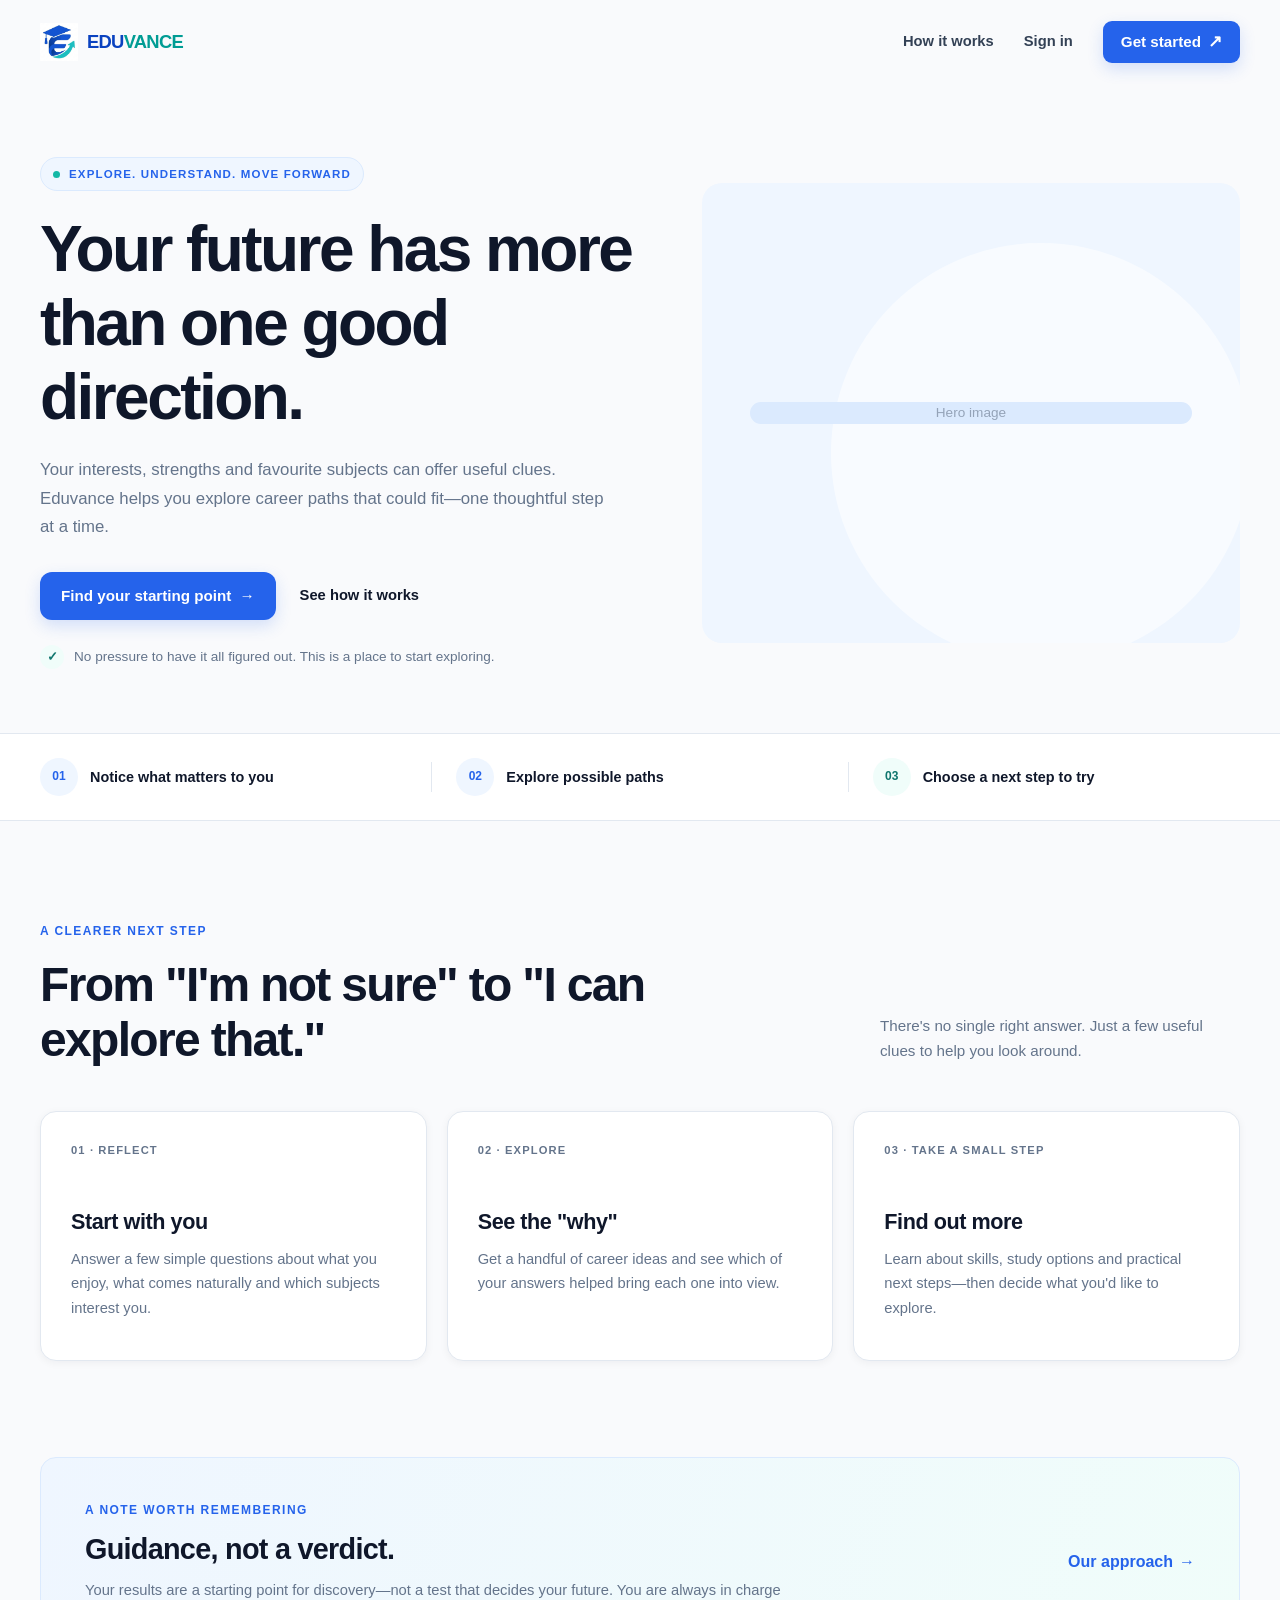
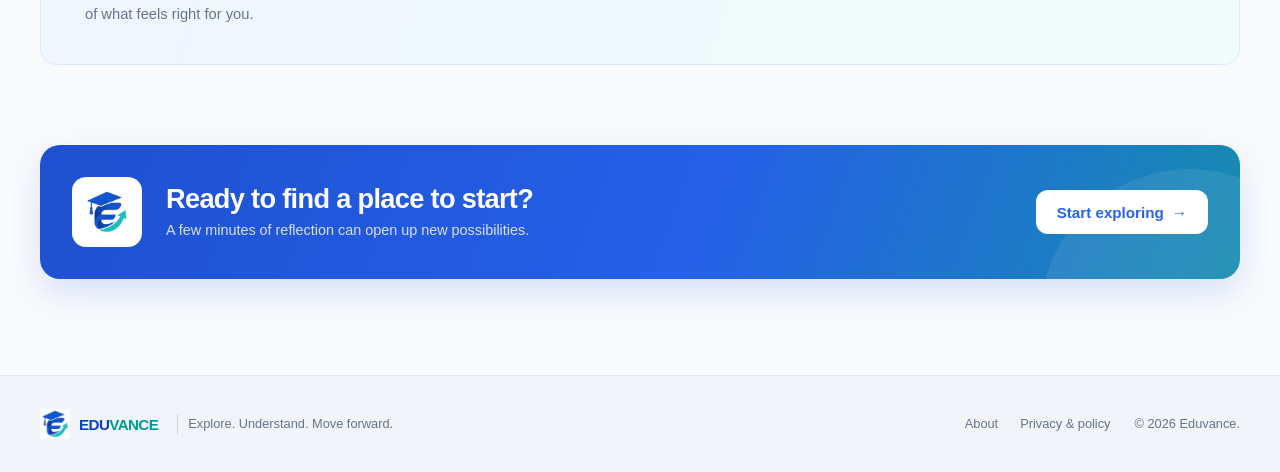
==== index.html @ d585d011 "Fixed navbar bug for logged in/logged out states" ====
<!doctype html>
<html lang="en">
  <head>
    <meta charset="UTF-8" />
    <meta name="viewport" content="width=device-width, initial-scale=1.0" />

    <title>Eduvance - Discover Your Career Path</title>

    <link rel="stylesheet" href="css/style.css" />
    <link rel="stylesheet" href="css/pages.css" />
    <link rel="stylesheet" href="css/responsive.css" />
  </head>

  <body>
    <header class="site-header">
      <nav class="navbar">
        <div class="container navbar-container">
          <a href="index.html" class="navbar-brand" aria-label="Eduvance home">
            <img src="assets/logo/logo.jpg" alt="" class="brand-logo" />

            <span class="brand-wordmark" aria-hidden="true">
              <span class="brand-edu">EDU</span
              ><span class="brand-vance">VANCE</span>
            </span>
          </a>

          <div class="navbar-links logged-out-nav">
            <a href="pages/how-it-works.html">How it works</a>
            <a href="pages/login.html">Sign in</a>

            <a href="pages/signup.html" class="btn btn-primary nav-cta">
              Get started
              <span aria-hidden="true">↗</span>
            </a>
          </div>

          <div class="navbar-links logged-in-nav hidden">
            <a href="pages/how-it-works.html">How it works</a>
            <a href="pages/results.html">My results</a>

            <button type="button" class="btn nav-signout">Sign out</button>
          </div>

          <button
            class="menu-toggle"
            type="button"
            aria-label="Open navigation"
            aria-expanded="false"
          >
            ☰
          </button>
        </div>
      </nav>
    </header>

    <main>
      <section class="hero">
        <div class="container hero-container">
          <div class="hero-content">
            <div class="hero-eyebrow">
              <span class="hero-eyebrow-dot"></span>
              <span>Explore. Understand. Move forward</span>
            </div>

            <h1>Your future has more than one good direction.</h1>

            <p class="hero-description">
              Your interests, strengths and favourite subjects can offer useful
              clues. Eduvance helps you explore career paths that could fit—one
              thoughtful step at a time.
            </p>

            <div class="hero-actions">
              <a href="pages/signup.html" class="btn btn-primary">
                Find your starting point
                <span aria-hidden="true">→</span>
              </a>

              <a href="pages/how-it-works.html" class="hero-secondary-link">
                See how it works
              </a>
            </div>

            <div class="hero-reassurance">
              <span class="reassurance-icon" aria-hidden="true">✓</span>

              <span>
                No pressure to have it all figured out. This is a place to start
                exploring.
              </span>
            </div>
          </div>

          <div class="hero-visual">
            <div class="hero-image-placeholder">
              <span>Hero image</span>
            </div>
          </div>
        </div>
      </section>

      <section class="steps">
        <div class="container steps-container">
          <div class="step">
            <span class="step-number">01</span>
            <div>
              <h3>Notice what matters to you</h3>
            </div>
          </div>

          <div class="step-divider"></div>

          <div class="step">
            <span class="step-number">02</span>
            <div>
              <h3>Explore possible paths</h3>
            </div>
          </div>

          <div class="step-divider"></div>

          <div class="step step-final">
            <span class="step-number">03</span>
            <div>
              <h3>Choose a next step to try</h3>
            </div>
          </div>
        </div>
      </section>

      <section class="clarity-section">
        <div class="container">
          <div class="section-heading-row">
            <div class="section-heading">
              <span class="eyebrow">A clearer next step</span>

              <h2>From "I'm not sure" to "I can explore that."</h2>
            </div>

            <p class="section-heading-note">
              There's no single right answer. Just a few useful clues to help
              you look around.
            </p>
          </div>

          <div class="feature-grid">
            <article class="feature-card">
              <span class="feature-number">01 · REFLECT</span>

              <h3>Start with you</h3>

              <p>
                Answer a few simple questions about what you enjoy, what comes
                naturally and which subjects interest you.
              </p>
            </article>

            <article class="feature-card">
              <span class="feature-number">02 · EXPLORE</span>

              <h3>See the "why"</h3>

              <p>
                Get a handful of career ideas and see which of your answers
                helped bring each one into view.
              </p>
            </article>

            <article class="feature-card">
              <span class="feature-number">03 · TAKE A SMALL STEP</span>

              <h3>Find out more</h3>

              <p>
                Learn about skills, study options and practical next steps—then
                decide what you'd like to explore.
              </p>
            </article>
          </div>
        </div>
      </section>

      <section class="guidance-section">
        <div class="container">
          <div class="guidance-banner">
            <div class="guidance-content">
              <span class="eyebrow">A note worth remembering</span>

              <h2>Guidance, not a verdict.</h2>

              <p>
                Your results are a starting point for discovery—not a test that
                decides your future. You are always in charge of what feels
                right for you.
              </p>
            </div>

            <a href="pages/how-it-works.html" class="text-link">
              Our approach
              <span aria-hidden="true">→</span>
            </a>
          </div>
        </div>
      </section>

      <section class="cta-section">
        <div class="container">
          <div class="cta-banner">
            <div class="cta-logo" aria-hidden="true">
              <img src="assets/logo/logo.jpg" alt="" />
            </div>

            <div class="cta-content">
              <h2>Ready to find a place to start?</h2>

              <p>A few minutes of reflection can open up new possibilities.</p>
            </div>

            <a href="pages/signup.html" class="btn cta-button">
              Start exploring
              <span aria-hidden="true">→</span>
            </a>
          </div>
        </div>
      </section>
    </main>

    <footer class="site-footer">
      <div class="container footer-container">
        <a href="index.html" class="footer-brand" aria-label="Eduvance home">
          <img src="assets/logo/logo.jpg" alt="" class="footer-logo" />

          <span class="footer-wordmark" aria-hidden="true">
            <span class="brand-edu">EDU</span
            ><span class="brand-vance">VANCE</span>
          </span>

          <span class="footer-tagline">
            Explore. Understand. Move forward.
          </span>
        </a>

        <div class="footer-right">
          <nav class="footer-links" aria-label="Footer navigation">
            <a href="pages/about.html">About</a>
            <a href="pages/privacy.html">Privacy &amp; policy</a>
          </nav>

          <span class="footer-copyright"> © 2026 Eduvance. </span>
        </div>
      </div>
    </footer>
  </body>
</html>
---- css/style.css ----
:root {
    --color-primary: #2563eb;
    --color-primary-dark: #1d4ed8;

    --color-accent: #14b8a6;
    --color-accent-dark: #0f766e;
    --color-accent-light: #ccfbf1;

    --color-heading: #0f172a;
    --color-text: #334155;
    --color-text-light: #64748b;
    --color-text-muted: #94a3b8;

    --color-background: #f9fafc;
    --color-surface: #ffffff;
    --color-footer: #f1f4f9;

    --color-blue-tint: #eff6ff;
    --color-teal-tint: #f0fdfa;
    --color-caution: #fefbea;

    --color-border: #e2e8f0;
    --color-track: #eaeef7;

    --container-width: 1200px;

    --radius-sm: 8px;
    --radius-md: 12px;
    --radius-lg: 16px;
    --radius-xl: 20px;

    --shadow-sm: 0 2px 8px rgba(15, 23, 42, 0.05);
    --shadow-md: 0 8px 24px rgba(15, 23, 42, 0.08);

    --font-family:
        Inter,
        -apple-system,
        BlinkMacSystemFont,
        "Segoe UI",
        sans-serif;

    --heading-font:
        Manrope,
        Inter,
        -apple-system,
        BlinkMacSystemFont,
        "Segoe UI",
        sans-serif;

    --transition: 0.2s ease;
}



*,
*::before,
*::after {
    box-sizing: border-box;
    margin: 0;
    padding: 0;
}

html {
    scroll-behavior: smooth;
}

body {
    min-height: 100vh;

    background-color: var(--color-background);
    color: var(--color-text);

    font-family: var(--font-family);
    font-size: 16px;
    line-height: 1.6;

    -webkit-font-smoothing: antialiased;
    text-rendering: optimizeLegibility;
}

img {
    display: block;
    max-width: 100%;
}

button,
input,
textarea,
select {
    font: inherit;
}

button {
    cursor: pointer;
}

a {
    color: inherit;
    text-decoration: none;
}



h1,
h2,
h3,
h4,
h5,
h6 {
    color: var(--color-heading);
    font-family: var(--heading-font);
    line-height: 1.15;
    font-weight: 700;
}

h1 {
    font-size: clamp(2.5rem, 5vw, 4rem);
    letter-spacing: -0.04em;
}

h2 {
    font-size: clamp(2rem, 4vw, 3rem);
    letter-spacing: -0.035em;
}

h3 {
    font-size: 1.5rem;
    letter-spacing: -0.02em;
}

p {
    color: var(--color-text);
}

strong {
    color: var(--color-heading);
}



.container {
    width: min(100% - 40px, var(--container-width));
    margin-inline: auto;
}

.section {
    padding: 80px 0;
}



.btn {
    display: inline-flex;
    align-items: center;
    justify-content: center;
    gap: 8px;

    min-height: 44px;
    padding: 10px 20px;

    border: 1px solid transparent;
    border-radius: var(--radius-md);

    font-size: 0.95rem;
    font-weight: 600;
    line-height: 1;

    transition:
        background-color var(--transition),
        border-color var(--transition),
        color var(--transition),
        box-shadow var(--transition),
        transform var(--transition);
}

.btn:hover {
    transform: translateY(-1px);
}

.btn-primary {
    background-color: var(--color-primary);
    color: #ffffff;
    box-shadow: 0 6px 16px rgba(37, 99, 235, 0.18);
}

.btn-primary:hover {
    background-color: var(--color-primary-dark);
    box-shadow: 0 8px 20px rgba(37, 99, 235, 0.22);
}

.btn-secondary {
    background-color: transparent;
    color: var(--color-primary);
    border-color: var(--color-border);
}

.btn-secondary:hover {
    background-color: var(--color-blue-tint);
    border-color: #bfdbfe;
}



.text-link {
    color: var(--color-primary);
    font-weight: 600;

    transition: color var(--transition);
}

.text-link:hover {
    color: var(--color-primary-dark);
}



.eyebrow {
    display: inline-flex;
    align-items: center;
    gap: 8px;

    color: var(--color-primary);

    font-size: 0.75rem;
    font-weight: 700;
    letter-spacing: 0.12em;
    text-transform: uppercase;
}

.eyebrow-teal {
    color: var(--color-accent-dark);
}



.pill {
    display: inline-flex;
    align-items: center;
    gap: 8px;

    width: fit-content;
    padding: 7px 12px;

    border: 1px solid #dbeafe;
    border-radius: 999px;

    background-color: var(--color-blue-tint);
    color: var(--color-primary);

    font-size: 0.75rem;
    font-weight: 700;
    letter-spacing: 0.08em;
    text-transform: uppercase;
}



.card {
    background-color: var(--color-surface);
    border: 1px solid var(--color-border);
    border-radius: var(--radius-lg);
    box-shadow: var(--shadow-sm);
}



.form-group {
    display: flex;
    flex-direction: column;
    gap: 8px;
}

.form-label {
    color: var(--color-heading);
    font-size: 0.9rem;
    font-weight: 600;
}

.form-input {
    width: 100%;
    min-height: 44px;
    padding: 10px 14px;

    border: 1px solid var(--color-border);
    border-radius: var(--radius-sm);

    background-color: var(--color-surface);
    color: var(--color-heading);

    outline: none;

    transition:
        border-color var(--transition),
        box-shadow var(--transition);
}

.form-input::placeholder {
    color: var(--color-text-muted);
}

.form-input:focus {
    border-color: var(--color-primary);
    box-shadow: 0 0 0 3px rgba(37, 99, 235, 0.1);
}

.form-helper {
    color: var(--color-text-light);
    font-size: 0.8rem;
}



.text-center {
    text-align: center;
}

.text-primary {
    color: var(--color-primary);
}

.text-teal {
    color: var(--color-accent);
}

.text-muted {
    color: var(--color-text-light);
}

.bg-blue-tint {
    background-color: var(--color-blue-tint);
}

.bg-teal-tint {
    background-color: var(--color-teal-tint);
}

.hidden {
    display: none !important;
}




.site-header {
    width: 100%;
    background-color: var(--color-background);
    border-bottom: 1px solid transparent;
}

.navbar {
    width: 100%;
}

.navbar-container {
    min-height: 84px;

    display: flex;
    align-items: center;
    justify-content: space-between;
}



.navbar-brand {
    display: inline-flex;
    align-items: center;
    gap: 9px;

    color: var(--color-heading);
}

.brand-logo {
    width: 38px;
    height: 38px;
    object-fit: contain;
}

.brand-wordmark {
    display: inline-flex;

    font-family: var(--heading-font);
    font-size: 1.15rem;
    font-weight: 800;
    letter-spacing: -0.04em;
    line-height: 1;
}

.brand-edu {
    color: #0a42c0;
}

.brand-vance {
    color: #009c94;
}


.navbar-links {
    display: flex;
    align-items: center;
    gap: 30px;
}

.navbar-links > a:not(.btn) {
    color: var(--color-text);
    font-size: 0.92rem;
    font-weight: 600;

    transition: color var(--transition);
}

.navbar-links > a:not(.btn):hover {
    color: var(--color-primary);
}


.nav-cta {
    min-height: 42px;
    padding: 10px 17px;
    gap: 7px;

    border-radius: 9px;
}

.nav-cta span {
    font-size: 1.05rem;
    line-height: 1;
}



.menu-toggle {
    display: none;

    width: 42px;
    height: 42px;

    border: 1px solid var(--color-border);
    border-radius: var(--radius-sm);

    background-color: var(--color-surface);
    color: var(--color-heading);

    font-size: 1.2rem;
}

.nav-signout {
    padding: 0;
    border: 0;
    background: transparent;
    color: var(--color-text);
    font-size: 0.92rem;
    font-weight: 600;
    line-height: 1.6;
    transition: color var(--transition);
}

.nav-signout:hover {
    color: var(--color-primary);
}



.hero {
    padding: 72px 0 64px;
}

.hero-container {
    display: grid;
    grid-template-columns: minmax(0, 1fr) minmax(420px, 0.9fr);
    align-items: center;
    gap: 64px;
}



.hero-content {
    max-width: 620px;
}

.hero-eyebrow {
    display: inline-flex;
    align-items: center;
    gap: 9px;

    margin-bottom: 22px;
    padding: 7px 12px;

    border: 1px solid #dbeafe;
    border-radius: 999px;

    background-color: var(--color-blue-tint);

    color: var(--color-primary);

    font-size: 0.72rem;
    font-weight: 700;
    letter-spacing: 0.1em;
    text-transform: uppercase;
}

.hero-eyebrow-dot {
    width: 7px;
    height: 7px;

    border-radius: 50%;
    background-color: var(--color-accent);
}

.hero h1 {
    max-width: 610px;
    margin-bottom: 22px;
}

.hero-description {
    max-width: 570px;
    margin-bottom: 30px;

    color: var(--color-text-light);
    font-size: 1.05rem;
    line-height: 1.7;
}



.hero-actions {
    display: flex;
    align-items: center;
    gap: 24px;

    margin-bottom: 25px;
}

.hero-actions .btn {
    min-height: 48px;
    padding: 12px 20px;
}

.hero-secondary-link {
    color: var(--color-heading);
    font-size: 0.92rem;
    font-weight: 600;

    transition: color var(--transition);
}

.hero-secondary-link:hover {
    color: var(--color-primary);
}



.hero-reassurance {
    display: flex;
    align-items: center;
    gap: 10px;

    max-width: 520px;

    color: var(--color-text-light);
    font-size: 0.85rem;
    line-height: 1.5;
}

.reassurance-icon {
    display: inline-flex;
    align-items: center;
    justify-content: center;

    flex: 0 0 auto;

    width: 24px;
    height: 24px;

    border-radius: 50%;

    background-color: var(--color-teal-tint);
    color: var(--color-accent-dark);

    font-size: 0.8rem;
    font-weight: 800;
}


.hero-visual {
    position: relative;

    min-height: 460px;

    display: flex;
    align-items: center;
    justify-content: center;

    border-radius: var(--radius-xl);

    background-color: var(--color-blue-tint);
    overflow: hidden;
}

.hero-visual::before {
    content: "";

    position: absolute;

    width: 420px;
    height: 420px;

    border-radius: 50%;

    background-color: rgba(255, 255, 255, 0.6);

    transform: translate(70px, 40px);
}

.hero-image-placeholder {
    position: relative;
    z-index: 1;

    width: 82%;
    height: 82%;

    display: flex;
    align-items: center;
    justify-content: center;

    border-radius: 24px;

    background-color: #dbeafe;

    color: var(--color-text-muted);

    font-size: 0.85rem;
}


.steps {
    padding: 24px 0;

    border-top: 1px solid var(--color-border);
    border-bottom: 1px solid var(--color-border);

    background-color: var(--color-surface);
}

.steps-container {
    display: grid;
    grid-template-columns: 1fr auto 1fr auto 1fr;
    align-items: center;
    gap: 24px;
}

.step {
    display: flex;
    align-items: center;
    gap: 12px;
}

.step-number {
    width: 38px;
    height: 38px;

    display: inline-flex;
    align-items: center;
    justify-content: center;

    flex: 0 0 auto;

    border-radius: 50%;

    background-color: var(--color-blue-tint);
    color: var(--color-primary);

    font-size: 0.75rem;
    font-weight: 700;
}

.step-final .step-number {
    background-color: var(--color-teal-tint);
    color: var(--color-accent-dark);
}

.step h3 {
    font-family: var(--font-family);
    font-size: 0.9rem;
    font-weight: 600;
    letter-spacing: 0;
}

.step-divider {
    width: 1px;
    height: 30px;

    background-color: var(--color-border);
}



.clarity-section {
    padding: 96px 0;
}


.section-heading-row {
    display: grid;
    grid-template-columns: minmax(0, 1fr) 360px;
    align-items: end;
    gap: 60px;

    margin-bottom: 44px;
}

.section-heading {
    max-width: 680px;
}

.section-heading .eyebrow {
    margin-bottom: 16px;
}

.section-heading h2 {
    max-width: 650px;
}

.section-heading-note {
    max-width: 340px;

    margin-bottom: 4px;

    color: var(--color-text-light);
    font-size: 0.95rem;
    line-height: 1.65;
}

.feature-grid {
    display: grid;
    grid-template-columns: repeat(3, 1fr);
    gap: 20px;
}

.feature-card {
    min-height: 250px;
    padding: 30px;

    border: 1px solid var(--color-border);
    border-radius: var(--radius-lg);

    background-color: var(--color-surface);

    box-shadow: var(--shadow-sm);
}

.feature-number {
    display: block;

    margin-bottom: 50px;

    color: var(--color-text-light);

    font-size: 0.7rem;
    font-weight: 700;
    letter-spacing: 0.1em;
}

.feature-card h3 {
    margin-bottom: 12px;
    font-size: 1.35rem;
}

.feature-card p {
    color: var(--color-text-light);
    font-size: 0.92rem;
    line-height: 1.65;
}




.guidance-section {
    padding: 0 0 80px;
}

.guidance-banner {
    display: flex;
    align-items: center;
    justify-content: space-between;
    gap: 50px;

    padding: 38px 44px;

    border: 1px solid #dbeafe;
    border-radius: var(--radius-lg);

    background:
        linear-gradient(
            110deg,
            var(--color-blue-tint),
            var(--color-teal-tint)
        );
}

.guidance-content {
    max-width: 760px;
}

.guidance-content .eyebrow {
    margin-bottom: 12px;
}

.guidance-content h2 {
    margin-bottom: 12px;

    font-size: 1.8rem;
    letter-spacing: -0.025em;
}

.guidance-content p {
    max-width: 700px;

    color: var(--color-text-light);
    font-size: 0.92rem;
    line-height: 1.65;
}

.guidance-banner .text-link {
    flex: 0 0 auto;

    display: inline-flex;
    align-items: center;
    gap: 6px;

    white-space: nowrap;
}



.cta-section {
    padding: 0 0 96px;
}

.cta-banner {
    position: relative;

    display: flex;
    align-items: center;
    gap: 24px;

    padding: 32px;

    border-radius: var(--radius-xl);

    background:
        linear-gradient(
            110deg,
            #1f50d0,
            #2560e8 55%,
            #178bb0
        );

    box-shadow: 0 14px 32px rgba(37, 99, 235, 0.16);

    overflow: hidden;
}

.cta-banner::after {
    content: "";

    position: absolute;
    width: 300px;
    height: 300px;

    right: -100px;
    bottom: -190px;

    border-radius: 50%;

    background: rgba(255, 255, 255, 0.08);
}

.cta-logo {
    position: relative;
    z-index: 1;

    width: 70px;
    height: 70px;

    display: flex;
    align-items: center;
    justify-content: center;

    flex: 0 0 auto;

    border-radius: 14px;

    background-color: #ffffff;
}

.cta-logo img {
    width: 46px;
    height: 46px;
    object-fit: contain;
}

.cta-content {
    position: relative;
    z-index: 1;

    flex: 1;
}

.cta-content h2 {
    margin-bottom: 5px;

    color: #ffffff;

    font-size: 1.7rem;
    letter-spacing: -0.025em;
}

.cta-content p {
    color: rgba(255, 255, 255, 0.82);
    font-size: 0.9rem;
}

.cta-button {
    position: relative;
    z-index: 1;

    flex: 0 0 auto;

    min-width: 160px;

    background-color: #ffffff;
    color: var(--color-primary);

    box-shadow: none;
}

.cta-button:hover {
    background-color: #f8fafc;
    color: var(--color-primary-dark);
}



.site-footer {
    border-top: 1px solid var(--color-border);
    background-color: var(--color-footer);
}

.footer-container {
    min-height: 96px;
    display: flex;
    align-items: center;
    justify-content: space-between;
    gap: 40px;
}

.footer-brand {
    display: flex;
    align-items: center;
    gap: 9px;
    color: var(--color-heading);
}

.footer-logo {
    width: 30px;
    height: 30px;
    object-fit: contain;
}

.footer-wordmark {
    display: inline-flex;
    margin-right: 10px;
    font-family: var(--heading-font);
    font-size: 0.95rem;
    font-weight: 800;
    letter-spacing: -0.04em;
    line-height: 1;
}

.footer-tagline {
    padding-left: 10px;
    border-left: 1px solid #cbd5e1;
    color: var(--color-text-light);
    font-size: 0.8rem;
}

.footer-right {
    display: flex;
    align-items: center;
    gap: 24px;
}

.footer-links {
    display: flex;
    align-items: center;
    gap: 22px;
}

.footer-links a,
.footer-copyright {
    color: var(--color-text-light);
    font-size: 0.8rem;
}

.footer-links a {
    transition: color var(--transition);
}

.footer-links a:hover {
    color: var(--color-primary);
}
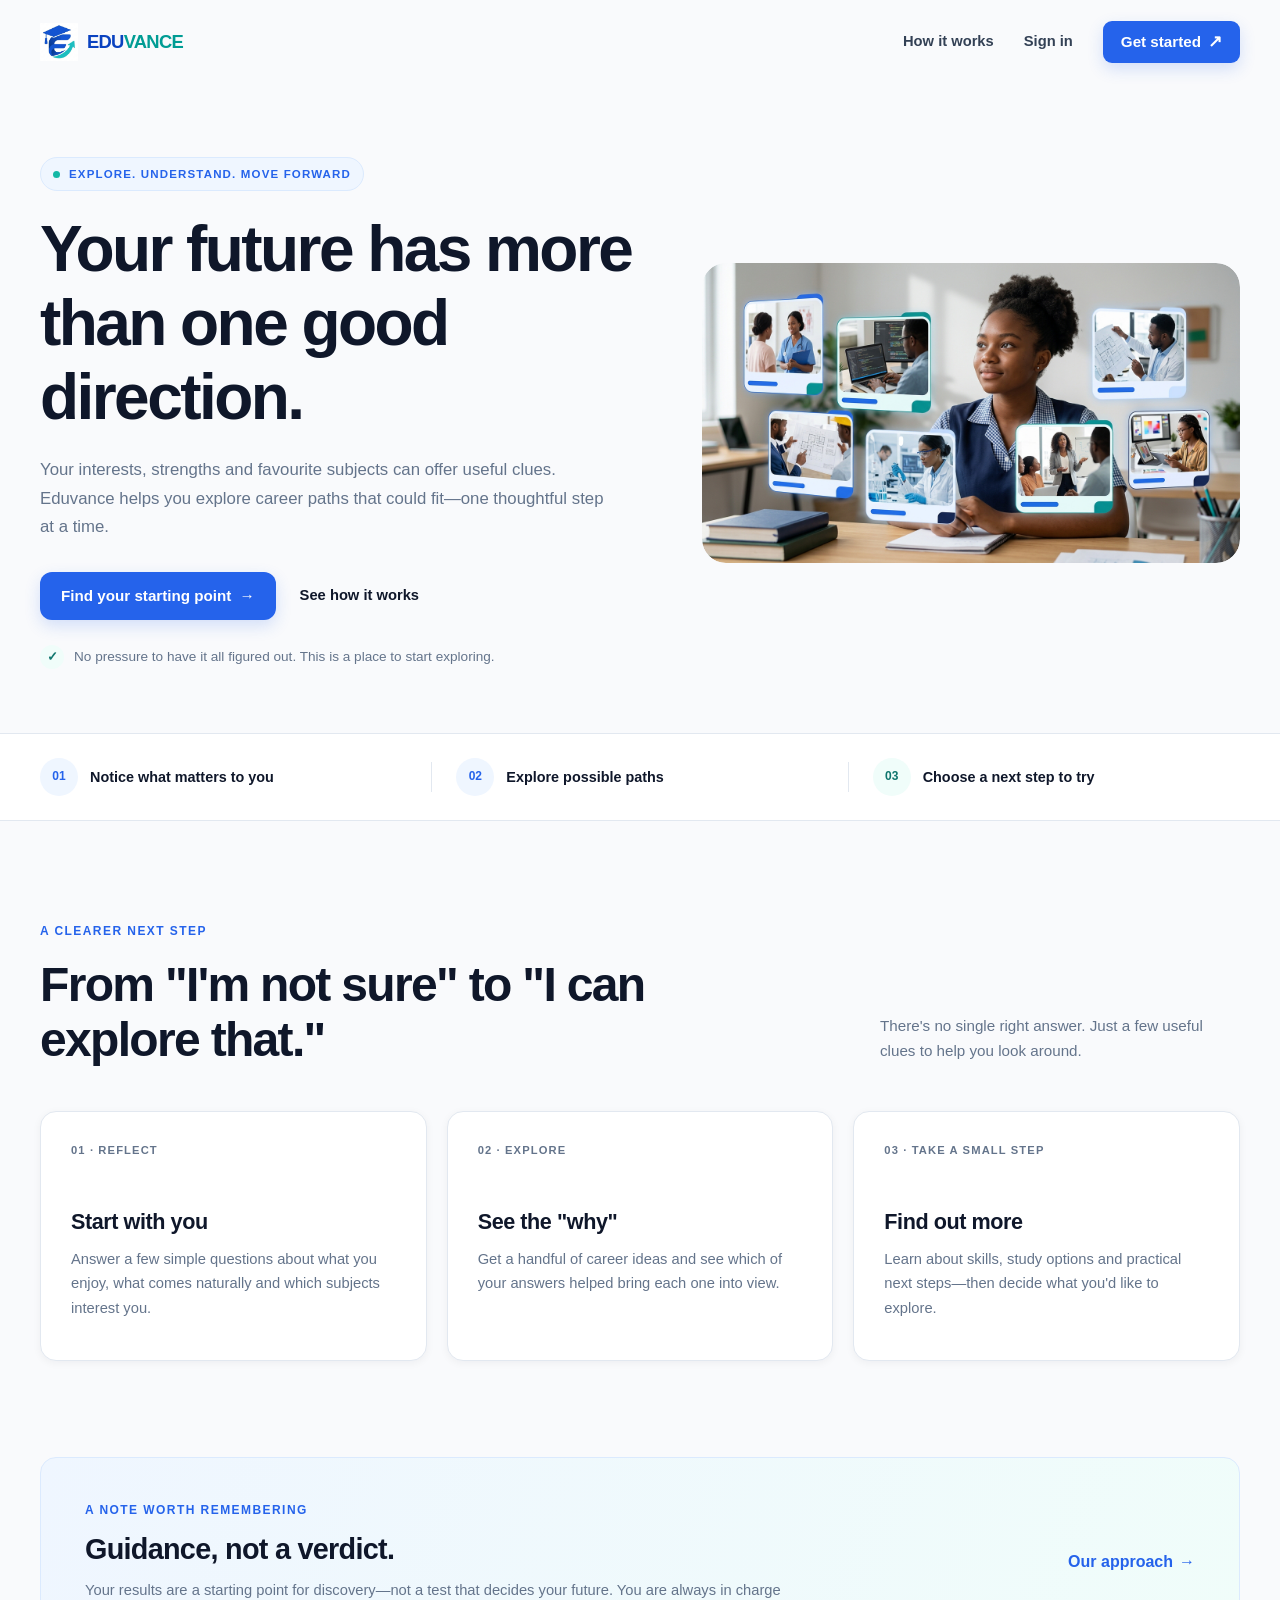
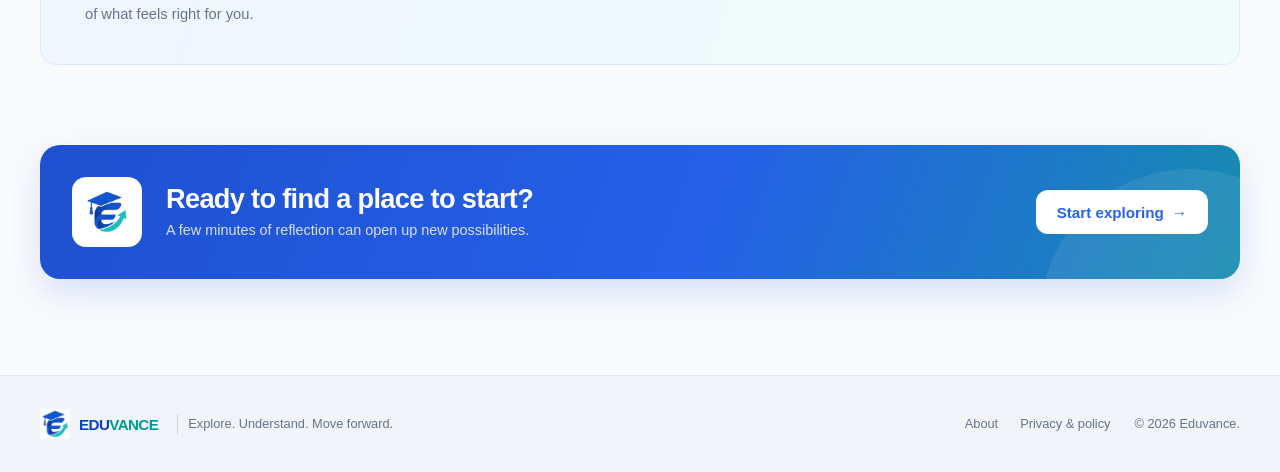
==== commit 8fa5a569: "Added questionn 1" ====
--- a/index.html
+++ b/index.html
@@ -6,9 +6,10 @@
 
     <title>Eduvance - Discover Your Career Path</title>
 
+    <link rel="icon" href="favicon.ico" sizes="any" />
+
     <link rel="stylesheet" href="css/style.css" />
-    <link rel="stylesheet" href="css/pages.css" />
-    <link rel="stylesheet" href="css/responsive.css" />
+    <link rel="stylesheet" href="css/jojo.css" />
   </head>
 
   <body>
@@ -92,9 +93,11 @@
           </div>
 
           <div class="hero-visual">
-            <div class="hero-image-placeholder">
-              <span>Hero image</span>
-            </div>
+            <img
+              src="assets/images/eduvance-hero.jpg"
+              alt="Nigerian student exploring different career pathways through digital career cards"
+              class="hero-image"
+            />
           </div>
         </div>
       </section>
@@ -250,5 +253,8 @@
         </div>
       </div>
     </footer>
+
+    <script src="js/main.js"></script>
+    <script src="js/auth.js"></script>
   </body>
 </html>
--- a/css/style.css
+++ b/css/style.css
@@ -1,105 +1,92 @@
 :root {
-    --color-primary: #2563eb;
-    --color-primary-dark: #1d4ed8;
-
-    --color-accent: #14b8a6;
-    --color-accent-dark: #0f766e;
-    --color-accent-light: #ccfbf1;
-
-    --color-heading: #0f172a;
-    --color-text: #334155;
-    --color-text-light: #64748b;
-    --color-text-muted: #94a3b8;
-
-    --color-background: #f9fafc;
-    --color-surface: #ffffff;
-    --color-footer: #f1f4f9;
-
-    --color-blue-tint: #eff6ff;
-    --color-teal-tint: #f0fdfa;
-    --color-caution: #fefbea;
-
-    --color-border: #e2e8f0;
-    --color-track: #eaeef7;
-
-    --container-width: 1200px;
-
-    --radius-sm: 8px;
-    --radius-md: 12px;
-    --radius-lg: 16px;
-    --radius-xl: 20px;
-
-    --shadow-sm: 0 2px 8px rgba(15, 23, 42, 0.05);
-    --shadow-md: 0 8px 24px rgba(15, 23, 42, 0.08);
-
-    --font-family:
-        Inter,
-        -apple-system,
-        BlinkMacSystemFont,
-        "Segoe UI",
-        sans-serif;
-
-    --heading-font:
-        Manrope,
-        Inter,
-        -apple-system,
-        BlinkMacSystemFont,
-        "Segoe UI",
-        sans-serif;
-
-    --transition: 0.2s ease;
-}
-
-
+  --color-primary: #2563eb;
+  --color-primary-dark: #1d4ed8;
+
+  --color-accent: #14b8a6;
+  --color-accent-dark: #0f766e;
+  --color-accent-light: #ccfbf1;
+
+  --color-heading: #0f172a;
+  --color-text: #334155;
+  --color-text-light: #64748b;
+  --color-text-muted: #94a3b8;
+
+  --color-background: #f9fafc;
+  --color-surface: #ffffff;
+  --color-footer: #f1f4f9;
+
+  --color-blue-tint: #eff6ff;
+  --color-teal-tint: #f0fdfa;
+  --color-caution: #fefbea;
+
+  --color-border: #e2e8f0;
+  --color-track: #eaeef7;
+
+  --container-width: 1200px;
+
+  --radius-sm: 8px;
+  --radius-md: 12px;
+  --radius-lg: 16px;
+  --radius-xl: 20px;
+
+  --shadow-sm: 0 2px 8px rgba(15, 23, 42, 0.05);
+  --shadow-md: 0 8px 24px rgba(15, 23, 42, 0.08);
+
+  --font-family:
+    Inter, -apple-system, BlinkMacSystemFont, "Segoe UI", sans-serif;
+
+  --heading-font:
+    Manrope, Inter, -apple-system, BlinkMacSystemFont, "Segoe UI", sans-serif;
+
+  --transition: 0.2s ease;
+}
 
 *,
 *::before,
 *::after {
-    box-sizing: border-box;
-    margin: 0;
-    padding: 0;
+  box-sizing: border-box;
+  margin: 0;
+  padding: 0;
 }
 
 html {
-    scroll-behavior: smooth;
+  scroll-behavior: smooth;
 }
 
 body {
-    min-height: 100vh;
-
-    background-color: var(--color-background);
-    color: var(--color-text);
-
-    font-family: var(--font-family);
-    font-size: 16px;
-    line-height: 1.6;
-
-    -webkit-font-smoothing: antialiased;
-    text-rendering: optimizeLegibility;
+  min-height: 100vh;
+
+  background-color: var(--color-background);
+  color: var(--color-text);
+
+  font-family: var(--font-family);
+  font-size: 16px;
+  line-height: 1.6;
+
+  -webkit-font-smoothing: antialiased;
+  text-rendering: optimizeLegibility;
 }
 
 img {
-    display: block;
-    max-width: 100%;
+  display: block;
+  max-width: 100%;
 }
 
 button,
 input,
 textarea,
 select {
-    font: inherit;
+  font: inherit;
 }
 
 button {
-    cursor: pointer;
+  cursor: pointer;
 }
 
 a {
-    color: inherit;
-    text-decoration: none;
-}
-
-
+  color: inherit;
+  text-decoration: none;
+}
 
 h1,
 h2,
@@ -107,905 +94,628 @@
 h4,
 h5,
 h6 {
-    color: var(--color-heading);
-    font-family: var(--heading-font);
-    line-height: 1.15;
-    font-weight: 700;
+  color: var(--color-heading);
+  font-family: var(--heading-font);
+  line-height: 1.15;
+  font-weight: 700;
 }
 
 h1 {
-    font-size: clamp(2.5rem, 5vw, 4rem);
-    letter-spacing: -0.04em;
+  font-size: clamp(2.5rem, 5vw, 4rem);
+  letter-spacing: -0.04em;
 }
 
 h2 {
-    font-size: clamp(2rem, 4vw, 3rem);
-    letter-spacing: -0.035em;
+  font-size: clamp(2rem, 4vw, 3rem);
+  letter-spacing: -0.035em;
 }
 
 h3 {
-    font-size: 1.5rem;
-    letter-spacing: -0.02em;
+  font-size: 1.5rem;
+  letter-spacing: -0.02em;
 }
 
 p {
-    color: var(--color-text);
+  color: var(--color-text);
 }
 
 strong {
-    color: var(--color-heading);
-}
-
-
+  color: var(--color-heading);
+}
 
 .container {
-    width: min(100% - 40px, var(--container-width));
-    margin-inline: auto;
+  width: min(100% - 40px, var(--container-width));
+  margin-inline: auto;
 }
 
 .section {
-    padding: 80px 0;
-}
-
-
+  padding: 80px 0;
+}
 
 .btn {
+  display: inline-flex;
+  align-items: center;
+  justify-content: center;
+  gap: 8px;
+
+  min-height: 44px;
+  padding: 10px 20px;
+
+  border: 1px solid transparent;
+  border-radius: var(--radius-md);
+
+  font-size: 0.95rem;
+  font-weight: 600;
+  line-height: 1;
+
+  transition:
+    background-color var(--transition),
+    border-color var(--transition),
+    color var(--transition),
+    box-shadow var(--transition),
+    transform var(--transition);
+}
+
+.btn:hover {
+  transform: translateY(-1px);
+}
+
+.btn-primary {
+  background-color: var(--color-primary);
+  color: #ffffff;
+  box-shadow: 0 6px 16px rgba(37, 99, 235, 0.18);
+}
+
+.btn-primary:hover {
+  background-color: var(--color-primary-dark);
+  box-shadow: 0 8px 20px rgba(37, 99, 235, 0.22);
+}
+
+.btn-secondary {
+  background-color: transparent;
+  color: var(--color-primary);
+  border-color: var(--color-border);
+}
+
+.btn-secondary:hover {
+  background-color: var(--color-blue-tint);
+  border-color: #bfdbfe;
+}
+
+.text-link {
+  color: var(--color-primary);
+  font-weight: 600;
+
+  transition: color var(--transition);
+}
+
+.text-link:hover {
+  color: var(--color-primary-dark);
+}
+
+.eyebrow {
+  display: inline-flex;
+  align-items: center;
+  gap: 8px;
+
+  color: var(--color-primary);
+
+  font-size: 0.75rem;
+  font-weight: 700;
+  letter-spacing: 0.12em;
+  text-transform: uppercase;
+}
+
+.eyebrow-teal {
+  color: var(--color-accent-dark);
+}
+
+.pill {
+  display: inline-flex;
+  align-items: center;
+  gap: 8px;
+
+  width: fit-content;
+  padding: 7px 12px;
+
+  border: 1px solid #dbeafe;
+  border-radius: 999px;
+
+  background-color: var(--color-blue-tint);
+  color: var(--color-primary);
+
+  font-size: 0.75rem;
+  font-weight: 700;
+  letter-spacing: 0.08em;
+  text-transform: uppercase;
+}
+
+.card {
+  background-color: var(--color-surface);
+  border: 1px solid var(--color-border);
+  border-radius: var(--radius-lg);
+  box-shadow: var(--shadow-sm);
+}
+
+.form-group {
+  display: flex;
+  flex-direction: column;
+  gap: 8px;
+}
+
+.form-label {
+  color: var(--color-heading);
+  font-size: 0.9rem;
+  font-weight: 600;
+}
+
+.form-input {
+  width: 100%;
+  min-height: 44px;
+  padding: 10px 14px;
+
+  border: 1px solid var(--color-border);
+  border-radius: var(--radius-sm);
+
+  background-color: var(--color-surface);
+  color: var(--color-heading);
+
+  outline: none;
+
+  transition:
+    border-color var(--transition),
+    box-shadow var(--transition);
+}
+
+.form-input::placeholder {
+  color: var(--color-text-muted);
+}
+
+.form-input:focus {
+  border-color: var(--color-primary);
+  box-shadow: 0 0 0 3px rgba(37, 99, 235, 0.1);
+}
+
+.form-helper {
+  color: var(--color-text-light);
+  font-size: 0.8rem;
+}
+
+.text-center {
+  text-align: center;
+}
+
+.text-primary {
+  color: var(--color-primary);
+}
+
+.text-teal {
+  color: var(--color-accent);
+}
+
+.text-muted {
+  color: var(--color-text-light);
+}
+
+.bg-blue-tint {
+  background-color: var(--color-blue-tint);
+}
+
+.bg-teal-tint {
+  background-color: var(--color-teal-tint);
+}
+
+.hidden {
+  display: none !important;
+}
+
+.site-header {
+  width: 100%;
+  background-color: var(--color-background);
+  border-bottom: 1px solid transparent;
+}
+
+.navbar {
+  width: 100%;
+  position: relative;
+}
+
+.navbar-container {
+  min-height: 84px;
+
+  display: flex;
+  align-items: center;
+  justify-content: space-between;
+}
+
+.navbar-brand {
+  display: inline-flex;
+  align-items: center;
+  gap: 9px;
+
+  color: var(--color-heading);
+}
+
+.brand-logo {
+  width: 38px;
+  height: 38px;
+  object-fit: contain;
+}
+
+.brand-wordmark {
+  display: inline-flex;
+
+  font-family: var(--heading-font);
+  font-size: 1.15rem;
+  font-weight: 800;
+  letter-spacing: -0.04em;
+  line-height: 1;
+}
+
+.brand-edu {
+  color: #0a42c0;
+}
+
+.brand-vance {
+  color: #009c94;
+}
+
+.navbar-links {
+  display: flex;
+  align-items: center;
+  gap: 30px;
+}
+
+.navbar-links > a:not(.btn) {
+  color: var(--color-text);
+  font-size: 0.92rem;
+  font-weight: 600;
+
+  transition: color var(--transition);
+}
+
+.navbar-links > a:not(.btn):hover {
+  color: var(--color-primary);
+}
+
+.nav-cta {
+  min-height: 42px;
+  padding: 10px 17px;
+  gap: 7px;
+
+  border-radius: 9px;
+}
+
+.nav-cta span {
+  font-size: 1.05rem;
+  line-height: 1;
+}
+
+.menu-toggle {
+  display: none;
+
+  width: 42px;
+  height: 42px;
+
+  border: 1px solid var(--color-border);
+  border-radius: var(--radius-sm);
+
+  background-color: var(--color-surface);
+  color: var(--color-heading);
+
+  font-size: 1.2rem;
+}
+
+.nav-signout {
+  min-height: 38px;
+
+  padding: 8px 14px;
+
+  border: 1px solid var(--color-border);
+  border-radius: var(--radius-sm);
+
+  background-color: transparent;
+  color: var(--color-text-light);
+
+  font-size: 0.92rem;
+  font-weight: 600;
+  line-height: 1;
+
+  transition:
+    background-color var(--transition),
+    border-color var(--transition),
+    color var(--transition);
+}
+
+.nav-signout:hover {
+  background-color: #e2e8f0;
+  border-color: #cbd5e1;
+  color: var(--color-heading);
+}
+
+.site-footer {
+  border-top: 1px solid var(--color-border);
+  background-color: var(--color-footer);
+}
+
+.footer-container {
+  min-height: 96px;
+  display: flex;
+  align-items: center;
+  justify-content: space-between;
+  gap: 40px;
+}
+
+.footer-brand {
+  display: flex;
+  align-items: center;
+  gap: 9px;
+  color: var(--color-heading);
+}
+
+.footer-logo {
+  width: 30px;
+  height: 30px;
+  object-fit: contain;
+}
+
+.footer-wordmark {
+  display: inline-flex;
+  margin-right: 10px;
+  font-family: var(--heading-font);
+  font-size: 0.95rem;
+  font-weight: 800;
+  letter-spacing: -0.04em;
+  line-height: 1;
+}
+
+.footer-tagline {
+  padding-left: 10px;
+  border-left: 1px solid #cbd5e1;
+  color: var(--color-text-light);
+  font-size: 0.8rem;
+}
+
+.footer-right {
+  display: flex;
+  align-items: center;
+  gap: 24px;
+}
+
+.footer-links {
+  display: flex;
+  align-items: center;
+  gap: 22px;
+}
+
+.footer-links a,
+.footer-copyright {
+  color: var(--color-text-light);
+  font-size: 0.8rem;
+}
+
+.footer-links a {
+  transition: color var(--transition);
+}
+
+.footer-links a:hover {
+  color: var(--color-primary);
+}
+
+/* RESPONSIVE */
+/* Tablet / Small Desktop */
+
+@media (max-width: 900px) {
+  .container {
+    width: min(100% - 32px, var(--container-width));
+  }
+
+  .section {
+    padding: 64px 0;
+  }
+
+  .navbar-container {
+    min-height: 76px;
+  }
+
+  .navbar-links {
+    gap: 20px;
+  }
+
+  .footer-container {
+    gap: 24px;
+  }
+
+  .footer-links {
+    gap: 16px;
+  }
+}
+
+/* Mobile */
+
+@media (max-width: 700px) {
+  .container {
+    width: min(100% - 28px, var(--container-width));
+  }
+
+  .section {
+    padding: 52px 0;
+  }
+
+  .navbar-container {
+    min-height: 70px;
+  }
+
+  .brand-logo {
+    width: 34px;
+    height: 34px;
+  }
+
+  .brand-wordmark {
+    font-size: 1.05rem;
+  }
+
+  .navbar-links {
+    display: none;
+  }
+
+  .menu-toggle {
     display: inline-flex;
     align-items: center;
     justify-content: center;
-    gap: 8px;
-
-    min-height: 44px;
-    padding: 10px 20px;
-
-    border: 1px solid transparent;
-    border-radius: var(--radius-md);
-
-    font-size: 0.95rem;
-    font-weight: 600;
-    line-height: 1;
-
-    transition:
-        background-color var(--transition),
-        border-color var(--transition),
-        color var(--transition),
-        box-shadow var(--transition),
-        transform var(--transition);
-}
-
-.btn:hover {
-    transform: translateY(-1px);
-}
-
-.btn-primary {
-    background-color: var(--color-primary);
-    color: #ffffff;
-    box-shadow: 0 6px 16px rgba(37, 99, 235, 0.18);
-}
-
-.btn-primary:hover {
-    background-color: var(--color-primary-dark);
-    box-shadow: 0 8px 20px rgba(37, 99, 235, 0.22);
-}
-
-.btn-secondary {
-    background-color: transparent;
-    color: var(--color-primary);
-    border-color: var(--color-border);
-}
-
-.btn-secondary:hover {
-    background-color: var(--color-blue-tint);
-    border-color: #bfdbfe;
-}
-
-
-
-.text-link {
-    color: var(--color-primary);
-    font-weight: 600;
-
-    transition: color var(--transition);
-}
-
-.text-link:hover {
-    color: var(--color-primary-dark);
-}
-
-
-
-.eyebrow {
-    display: inline-flex;
-    align-items: center;
-    gap: 8px;
-
-    color: var(--color-primary);
-
-    font-size: 0.75rem;
-    font-weight: 700;
-    letter-spacing: 0.12em;
-    text-transform: uppercase;
-}
-
-.eyebrow-teal {
-    color: var(--color-accent-dark);
-}
-
-
-
-.pill {
-    display: inline-flex;
-    align-items: center;
-    gap: 8px;
-
-    width: fit-content;
-    padding: 7px 12px;
-
-    border: 1px solid #dbeafe;
-    border-radius: 999px;
-
-    background-color: var(--color-blue-tint);
-    color: var(--color-primary);
-
-    font-size: 0.75rem;
-    font-weight: 700;
-    letter-spacing: 0.08em;
-    text-transform: uppercase;
-}
-
-
-
-.card {
+    flex-shrink: 0;
+  }
+
+  h1 {
+    font-size: clamp(2.25rem, 10vw, 3rem);
+  }
+
+  h2 {
+    font-size: clamp(1.8rem, 8vw, 2.4rem);
+  }
+
+  h3 {
+    font-size: 1.35rem;
+  }
+
+  .btn {
+    min-height: 46px;
+  }
+
+  .footer-container {
+    min-height: auto;
+    padding-top: 28px;
+    padding-bottom: 28px;
+
+    flex-direction: column;
+    align-items: flex-start;
+    gap: 24px;
+  }
+
+  .footer-brand {
+    max-width: 100%;
+    flex-wrap: wrap;
+  }
+
+  .footer-tagline {
+    width: 100%;
+    padding-left: 0;
+    padding-top: 10px;
+
+    border-left: 0;
+    border-top: 1px solid #cbd5e1;
+  }
+
+  .footer-right {
+    width: 100%;
+
+    flex-direction: column;
+    align-items: flex-start;
+    gap: 12px;
+  }
+
+  .footer-links {
+    gap: 18px;
+    flex-wrap: wrap;
+  }
+}
+
+@media (max-width: 700px) {
+  .navbar-links.mobile-nav-open {
+    display: flex;
+    position: absolute;
+    top: 70px;
+    left: 14px;
+    right: 14px;
+
+    flex-direction: column;
+    align-items: stretch;
+    gap: 4px;
+
+    padding: 12px;
+
     background-color: var(--color-surface);
     border: 1px solid var(--color-border);
-    border-radius: var(--radius-lg);
-    box-shadow: var(--shadow-sm);
-}
-
-
-
-.form-group {
-    display: flex;
-    flex-direction: column;
-    gap: 8px;
-}
-
-.form-label {
-    color: var(--color-heading);
+    border-radius: var(--radius-md);
+    box-shadow: var(--shadow-md);
+
+    z-index: 100;
+  }
+
+  .navbar-links.mobile-nav-open > a:not(.btn),
+  .navbar-links.mobile-nav-open > button {
+    width: 100%;
+    padding: 12px;
+  }
+
+  .navbar-links.mobile-nav-open .nav-cta {
+    width: 100%;
+    margin-top: 4px;
+  }
+}
+
+/* Small Mobile */
+
+@media (max-width: 480px) {
+  .container {
+    width: min(100% - 24px, var(--container-width));
+  }
+
+  .section {
+    padding: 44px 0;
+  }
+
+  body {
+    font-size: 15px;
+  }
+
+  .navbar-container {
+    min-height: 64px;
+  }
+
+  .brand-logo {
+    width: 32px;
+    height: 32px;
+  }
+
+  .brand-wordmark {
+    font-size: 1rem;
+  }
+
+  .menu-toggle {
+    width: 40px;
+    height: 40px;
+  }
+
+  .footer-container {
+    padding-top: 24px;
+    padding-bottom: 24px;
+  }
+
+  .footer-brand {
+    gap: 7px;
+  }
+
+  .footer-logo {
+    width: 28px;
+    height: 28px;
+  }
+
+  .footer-wordmark {
+    margin-right: 4px;
     font-size: 0.9rem;
-    font-weight: 600;
-}
-
-.form-input {
-    width: 100%;
-    min-height: 44px;
-    padding: 10px 14px;
-
-    border: 1px solid var(--color-border);
-    border-radius: var(--radius-sm);
-
-    background-color: var(--color-surface);
-    color: var(--color-heading);
-
-    outline: none;
-
-    transition:
-        border-color var(--transition),
-        box-shadow var(--transition);
-}
-
-.form-input::placeholder {
-    color: var(--color-text-muted);
-}
-
-.form-input:focus {
-    border-color: var(--color-primary);
-    box-shadow: 0 0 0 3px rgba(37, 99, 235, 0.1);
-}
-
-.form-helper {
-    color: var(--color-text-light);
-    font-size: 0.8rem;
-}
-
-
-
-.text-center {
-    text-align: center;
-}
-
-.text-primary {
-    color: var(--color-primary);
-}
-
-.text-teal {
-    color: var(--color-accent);
-}
-
-.text-muted {
-    color: var(--color-text-light);
-}
-
-.bg-blue-tint {
-    background-color: var(--color-blue-tint);
-}
-
-.bg-teal-tint {
-    background-color: var(--color-teal-tint);
-}
-
-.hidden {
-    display: none !important;
-}
-
-
-
-
-.site-header {
-    width: 100%;
-    background-color: var(--color-background);
-    border-bottom: 1px solid transparent;
-}
-
-.navbar {
-    width: 100%;
-}
-
-.navbar-container {
-    min-height: 84px;
-
-    display: flex;
-    align-items: center;
-    justify-content: space-between;
-}
-
-
-
-.navbar-brand {
-    display: inline-flex;
-    align-items: center;
-    gap: 9px;
-
-    color: var(--color-heading);
-}
-
-.brand-logo {
-    width: 38px;
-    height: 38px;
-    object-fit: contain;
-}
-
-.brand-wordmark {
-    display: inline-flex;
-
-    font-family: var(--heading-font);
-    font-size: 1.15rem;
-    font-weight: 800;
-    letter-spacing: -0.04em;
-    line-height: 1;
-}
-
-.brand-edu {
-    color: #0a42c0;
-}
-
-.brand-vance {
-    color: #009c94;
-}
-
-
-.navbar-links {
-    display: flex;
-    align-items: center;
-    gap: 30px;
-}
-
-.navbar-links > a:not(.btn) {
-    color: var(--color-text);
-    font-size: 0.92rem;
-    font-weight: 600;
-
-    transition: color var(--transition);
-}
-
-.navbar-links > a:not(.btn):hover {
-    color: var(--color-primary);
-}
-
-
-.nav-cta {
-    min-height: 42px;
-    padding: 10px 17px;
-    gap: 7px;
-
-    border-radius: 9px;
-}
-
-.nav-cta span {
-    font-size: 1.05rem;
-    line-height: 1;
-}
-
-
-
-.menu-toggle {
-    display: none;
-
-    width: 42px;
-    height: 42px;
-
-    border: 1px solid var(--color-border);
-    border-radius: var(--radius-sm);
-
-    background-color: var(--color-surface);
-    color: var(--color-heading);
-
-    font-size: 1.2rem;
-}
-
-.nav-signout {
-    padding: 0;
-    border: 0;
-    background: transparent;
-    color: var(--color-text);
-    font-size: 0.92rem;
-    font-weight: 600;
-    line-height: 1.6;
-    transition: color var(--transition);
-}
-
-.nav-signout:hover {
-    color: var(--color-primary);
-}
-
-
-
-.hero {
-    padding: 72px 0 64px;
-}
-
-.hero-container {
-    display: grid;
-    grid-template-columns: minmax(0, 1fr) minmax(420px, 0.9fr);
-    align-items: center;
-    gap: 64px;
-}
-
-
-
-.hero-content {
-    max-width: 620px;
-}
-
-.hero-eyebrow {
-    display: inline-flex;
-    align-items: center;
-    gap: 9px;
-
-    margin-bottom: 22px;
-    padding: 7px 12px;
-
-    border: 1px solid #dbeafe;
-    border-radius: 999px;
-
-    background-color: var(--color-blue-tint);
-
-    color: var(--color-primary);
-
-    font-size: 0.72rem;
-    font-weight: 700;
-    letter-spacing: 0.1em;
-    text-transform: uppercase;
-}
-
-.hero-eyebrow-dot {
-    width: 7px;
-    height: 7px;
-
-    border-radius: 50%;
-    background-color: var(--color-accent);
-}
-
-.hero h1 {
-    max-width: 610px;
-    margin-bottom: 22px;
-}
-
-.hero-description {
-    max-width: 570px;
-    margin-bottom: 30px;
-
-    color: var(--color-text-light);
-    font-size: 1.05rem;
-    line-height: 1.7;
-}
-
-
-
-.hero-actions {
-    display: flex;
-    align-items: center;
-    gap: 24px;
-
-    margin-bottom: 25px;
-}
-
-.hero-actions .btn {
-    min-height: 48px;
-    padding: 12px 20px;
-}
-
-.hero-secondary-link {
-    color: var(--color-heading);
-    font-size: 0.92rem;
-    font-weight: 600;
-
-    transition: color var(--transition);
-}
-
-.hero-secondary-link:hover {
-    color: var(--color-primary);
-}
-
-
-
-.hero-reassurance {
-    display: flex;
-    align-items: center;
-    gap: 10px;
-
-    max-width: 520px;
-
-    color: var(--color-text-light);
-    font-size: 0.85rem;
-    line-height: 1.5;
-}
-
-.reassurance-icon {
-    display: inline-flex;
-    align-items: center;
-    justify-content: center;
-
-    flex: 0 0 auto;
-
-    width: 24px;
-    height: 24px;
-
-    border-radius: 50%;
-
-    background-color: var(--color-teal-tint);
-    color: var(--color-accent-dark);
-
-    font-size: 0.8rem;
-    font-weight: 800;
-}
-
-
-.hero-visual {
-    position: relative;
-
-    min-height: 460px;
-
-    display: flex;
-    align-items: center;
-    justify-content: center;
-
-    border-radius: var(--radius-xl);
-
-    background-color: var(--color-blue-tint);
-    overflow: hidden;
-}
-
-.hero-visual::before {
-    content: "";
-
-    position: absolute;
-
-    width: 420px;
-    height: 420px;
-
-    border-radius: 50%;
-
-    background-color: rgba(255, 255, 255, 0.6);
-
-    transform: translate(70px, 40px);
-}
-
-.hero-image-placeholder {
-    position: relative;
-    z-index: 1;
-
-    width: 82%;
-    height: 82%;
-
-    display: flex;
-    align-items: center;
-    justify-content: center;
-
-    border-radius: 24px;
-
-    background-color: #dbeafe;
-
-    color: var(--color-text-muted);
-
-    font-size: 0.85rem;
-}
-
-
-.steps {
-    padding: 24px 0;
-
-    border-top: 1px solid var(--color-border);
-    border-bottom: 1px solid var(--color-border);
-
-    background-color: var(--color-surface);
-}
-
-.steps-container {
-    display: grid;
-    grid-template-columns: 1fr auto 1fr auto 1fr;
-    align-items: center;
-    gap: 24px;
-}
-
-.step {
-    display: flex;
-    align-items: center;
-    gap: 12px;
-}
-
-.step-number {
-    width: 38px;
-    height: 38px;
-
-    display: inline-flex;
-    align-items: center;
-    justify-content: center;
-
-    flex: 0 0 auto;
-
-    border-radius: 50%;
-
-    background-color: var(--color-blue-tint);
-    color: var(--color-primary);
-
-    font-size: 0.75rem;
-    font-weight: 700;
-}
-
-.step-final .step-number {
-    background-color: var(--color-teal-tint);
-    color: var(--color-accent-dark);
-}
-
-.step h3 {
-    font-family: var(--font-family);
-    font-size: 0.9rem;
-    font-weight: 600;
-    letter-spacing: 0;
-}
-
-.step-divider {
-    width: 1px;
-    height: 30px;
-
-    background-color: var(--color-border);
-}
-
-
-
-.clarity-section {
-    padding: 96px 0;
-}
-
-
-.section-heading-row {
-    display: grid;
-    grid-template-columns: minmax(0, 1fr) 360px;
-    align-items: end;
-    gap: 60px;
-
-    margin-bottom: 44px;
-}
-
-.section-heading {
-    max-width: 680px;
-}
-
-.section-heading .eyebrow {
-    margin-bottom: 16px;
-}
-
-.section-heading h2 {
-    max-width: 650px;
-}
-
-.section-heading-note {
-    max-width: 340px;
-
-    margin-bottom: 4px;
-
-    color: var(--color-text-light);
-    font-size: 0.95rem;
-    line-height: 1.65;
-}
-
-.feature-grid {
-    display: grid;
-    grid-template-columns: repeat(3, 1fr);
-    gap: 20px;
-}
-
-.feature-card {
-    min-height: 250px;
-    padding: 30px;
-
-    border: 1px solid var(--color-border);
-    border-radius: var(--radius-lg);
-
-    background-color: var(--color-surface);
-
-    box-shadow: var(--shadow-sm);
-}
-
-.feature-number {
-    display: block;
-
-    margin-bottom: 50px;
-
-    color: var(--color-text-light);
-
-    font-size: 0.7rem;
-    font-weight: 700;
-    letter-spacing: 0.1em;
-}
-
-.feature-card h3 {
-    margin-bottom: 12px;
-    font-size: 1.35rem;
-}
-
-.feature-card p {
-    color: var(--color-text-light);
-    font-size: 0.92rem;
-    line-height: 1.65;
-}
-
-
-
-
-.guidance-section {
-    padding: 0 0 80px;
-}
-
-.guidance-banner {
-    display: flex;
-    align-items: center;
-    justify-content: space-between;
-    gap: 50px;
-
-    padding: 38px 44px;
-
-    border: 1px solid #dbeafe;
-    border-radius: var(--radius-lg);
-
-    background:
-        linear-gradient(
-            110deg,
-            var(--color-blue-tint),
-            var(--color-teal-tint)
-        );
-}
-
-.guidance-content {
-    max-width: 760px;
-}
-
-.guidance-content .eyebrow {
-    margin-bottom: 12px;
-}
-
-.guidance-content h2 {
-    margin-bottom: 12px;
-
-    font-size: 1.8rem;
-    letter-spacing: -0.025em;
-}
-
-.guidance-content p {
-    max-width: 700px;
-
-    color: var(--color-text-light);
-    font-size: 0.92rem;
-    line-height: 1.65;
-}
-
-.guidance-banner .text-link {
-    flex: 0 0 auto;
-
-    display: inline-flex;
-    align-items: center;
-    gap: 6px;
-
-    white-space: nowrap;
-}
-
-
-
-.cta-section {
-    padding: 0 0 96px;
-}
-
-.cta-banner {
-    position: relative;
-
-    display: flex;
-    align-items: center;
-    gap: 24px;
-
-    padding: 32px;
-
-    border-radius: var(--radius-xl);
-
-    background:
-        linear-gradient(
-            110deg,
-            #1f50d0,
-            #2560e8 55%,
-            #178bb0
-        );
-
-    box-shadow: 0 14px 32px rgba(37, 99, 235, 0.16);
-
-    overflow: hidden;
-}
-
-.cta-banner::after {
-    content: "";
-
-    position: absolute;
-    width: 300px;
-    height: 300px;
-
-    right: -100px;
-    bottom: -190px;
-
-    border-radius: 50%;
-
-    background: rgba(255, 255, 255, 0.08);
-}
-
-.cta-logo {
-    position: relative;
-    z-index: 1;
-
-    width: 70px;
-    height: 70px;
-
-    display: flex;
-    align-items: center;
-    justify-content: center;
-
-    flex: 0 0 auto;
-
-    border-radius: 14px;
-
-    background-color: #ffffff;
-}
-
-.cta-logo img {
-    width: 46px;
-    height: 46px;
-    object-fit: contain;
-}
-
-.cta-content {
-    position: relative;
-    z-index: 1;
-
-    flex: 1;
-}
-
-.cta-content h2 {
-    margin-bottom: 5px;
-
-    color: #ffffff;
-
-    font-size: 1.7rem;
-    letter-spacing: -0.025em;
-}
-
-.cta-content p {
-    color: rgba(255, 255, 255, 0.82);
-    font-size: 0.9rem;
-}
-
-.cta-button {
-    position: relative;
-    z-index: 1;
-
-    flex: 0 0 auto;
-
-    min-width: 160px;
-
-    background-color: #ffffff;
-    color: var(--color-primary);
-
-    box-shadow: none;
-}
-
-.cta-button:hover {
-    background-color: #f8fafc;
-    color: var(--color-primary-dark);
-}
-
-
-
-.site-footer {
-    border-top: 1px solid var(--color-border);
-    background-color: var(--color-footer);
-}
-
-.footer-container {
-    min-height: 96px;
-    display: flex;
-    align-items: center;
-    justify-content: space-between;
-    gap: 40px;
-}
-
-.footer-brand {
-    display: flex;
-    align-items: center;
-    gap: 9px;
-    color: var(--color-heading);
-}
-
-.footer-logo {
-    width: 30px;
-    height: 30px;
-    object-fit: contain;
-}
-
-.footer-wordmark {
-    display: inline-flex;
-    margin-right: 10px;
-    font-family: var(--heading-font);
-    font-size: 0.95rem;
-    font-weight: 800;
-    letter-spacing: -0.04em;
-    line-height: 1;
-}
-
-.footer-tagline {
-    padding-left: 10px;
-    border-left: 1px solid #cbd5e1;
-    color: var(--color-text-light);
-    font-size: 0.8rem;
-}
-
-.footer-right {
-    display: flex;
-    align-items: center;
-    gap: 24px;
-}
-
-.footer-links {
-    display: flex;
-    align-items: center;
-    gap: 22px;
-}
-
-.footer-links a,
-.footer-copyright {
-    color: var(--color-text-light);
-    font-size: 0.8rem;
-}
-
-.footer-links a {
-    transition: color var(--transition);
-}
-
-.footer-links a:hover {
-    color: var(--color-primary);
-}+  }
+
+  .footer-tagline {
+    font-size: 0.78rem;
+  }
+
+  .footer-links {
+    gap: 14px;
+  }
+
+  .footer-links a,
+  .footer-copyright {
+    font-size: 0.78rem;
+  }
+}
--- a/css/jojo.css
+++ b/css/jojo.css
@@ -0,0 +1,1325 @@
+/* Landing Page */
+
+.hero {
+    padding: 72px 0 64px;
+}
+
+.hero-container {
+    display: grid;
+    grid-template-columns: minmax(0, 1fr) minmax(420px, 0.9fr);
+    align-items: center;
+    gap: 64px;
+}
+
+
+
+.hero-content {
+    max-width: 620px;
+}
+
+.hero-eyebrow {
+    display: inline-flex;
+    align-items: center;
+    gap: 9px;
+
+    margin-bottom: 22px;
+    padding: 7px 12px;
+
+    border: 1px solid #dbeafe;
+    border-radius: 999px;
+
+    background-color: var(--color-blue-tint);
+
+    color: var(--color-primary);
+
+    font-size: 0.72rem;
+    font-weight: 700;
+    letter-spacing: 0.1em;
+    text-transform: uppercase;
+}
+
+.hero-eyebrow-dot {
+    width: 7px;
+    height: 7px;
+
+    border-radius: 50%;
+    background-color: var(--color-accent);
+}
+
+.hero h1 {
+    max-width: 610px;
+    margin-bottom: 22px;
+}
+
+.hero-description {
+    max-width: 570px;
+    margin-bottom: 30px;
+
+    color: var(--color-text-light);
+    font-size: 1.05rem;
+    line-height: 1.7;
+}
+
+
+
+.hero-actions {
+    display: flex;
+    align-items: center;
+    gap: 24px;
+
+    margin-bottom: 25px;
+}
+
+.hero-actions .btn {
+    min-height: 48px;
+    padding: 12px 20px;
+}
+
+.hero-secondary-link {
+    color: var(--color-heading);
+    font-size: 0.92rem;
+    font-weight: 600;
+
+    transition: color var(--transition);
+}
+
+.hero-secondary-link:hover {
+    color: var(--color-primary);
+}
+
+
+
+.hero-reassurance {
+    display: flex;
+    align-items: center;
+    gap: 10px;
+
+    max-width: 520px;
+
+    color: var(--color-text-light);
+    font-size: 0.85rem;
+    line-height: 1.5;
+}
+
+.reassurance-icon {
+    display: inline-flex;
+    align-items: center;
+    justify-content: center;
+
+    flex: 0 0 auto;
+
+    width: 24px;
+    height: 24px;
+
+    border-radius: 50%;
+
+    background-color: var(--color-teal-tint);
+    color: var(--color-accent-dark);
+
+    font-size: 0.8rem;
+    font-weight: 800;
+}
+
+
+.hero-visual {
+    width: 100%;
+    min-width: 0;
+    display: flex;
+    align-items: center;
+    justify-content: center;
+    overflow: hidden;
+    border-radius: 24px;
+    background: transparent;
+}
+
+.hero-image {
+    display: block;
+    width: 100%;
+    height: auto;
+    max-width: 100%;
+    object-fit: contain;
+    object-position: center;
+    border-radius: 24px;
+}
+
+.hero-visual::before {
+    content: none;
+}
+
+
+
+.steps {
+    padding: 24px 0;
+
+    border-top: 1px solid var(--color-border);
+    border-bottom: 1px solid var(--color-border);
+
+    background-color: var(--color-surface);
+}
+
+.steps-container {
+    display: grid;
+    grid-template-columns: 1fr auto 1fr auto 1fr;
+    align-items: center;
+    gap: 24px;
+}
+
+.step {
+    display: flex;
+    align-items: center;
+    gap: 12px;
+}
+
+.step-number {
+    width: 38px;
+    height: 38px;
+
+    display: inline-flex;
+    align-items: center;
+    justify-content: center;
+
+    flex: 0 0 auto;
+
+    border-radius: 50%;
+
+    background-color: var(--color-blue-tint);
+    color: var(--color-primary);
+
+    font-size: 0.75rem;
+    font-weight: 700;
+}
+
+.step-final .step-number {
+    background-color: var(--color-teal-tint);
+    color: var(--color-accent-dark);
+}
+
+.step h3 {
+    font-family: var(--font-family);
+    font-size: 0.9rem;
+    font-weight: 600;
+    letter-spacing: 0;
+}
+
+.step-divider {
+    width: 1px;
+    height: 30px;
+
+    background-color: var(--color-border);
+}
+
+
+.clarity-section {
+    padding: 96px 0;
+}
+
+
+.section-heading-row {
+    display: grid;
+    grid-template-columns: minmax(0, 1fr) 360px;
+    align-items: end;
+    gap: 60px;
+
+    margin-bottom: 44px;
+}
+
+.section-heading {
+    max-width: 680px;
+}
+
+.section-heading .eyebrow {
+    margin-bottom: 16px;
+}
+
+.section-heading h2 {
+    max-width: 650px;
+}
+
+.section-heading-note {
+    max-width: 340px;
+
+    margin-bottom: 4px;
+
+    color: var(--color-text-light);
+    font-size: 0.95rem;
+    line-height: 1.65;
+}
+
+.feature-grid {
+    display: grid;
+    grid-template-columns: repeat(3, 1fr);
+    gap: 20px;
+}
+
+.feature-card {
+    min-height: 250px;
+    padding: 30px;
+
+    border: 1px solid var(--color-border);
+    border-radius: var(--radius-lg);
+
+    background-color: var(--color-surface);
+
+    box-shadow: var(--shadow-sm);
+
+    transition:
+      transform var(--transition),
+      border-color var(--transition),
+      box-shadow var(--transition);
+}
+
+.feature-card:hover {
+    transform: translateY(-4px);
+    border-color: #bfdbfe;
+    box-shadow: var(--shadow-md);
+}
+
+.feature-number {
+    display: block;
+
+    margin-bottom: 50px;
+
+    color: var(--color-text-light);
+
+    font-size: 0.7rem;
+    font-weight: 700;
+    letter-spacing: 0.1em;
+}
+
+.feature-card h3 {
+    margin-bottom: 12px;
+    font-size: 1.35rem;
+}
+
+.feature-card p {
+    color: var(--color-text-light);
+    font-size: 0.92rem;
+    line-height: 1.65;
+}
+
+
+.guidance-section {
+    padding: 0 0 80px;
+}
+
+.guidance-banner {
+    display: flex;
+    align-items: center;
+    justify-content: space-between;
+    gap: 50px;
+
+    padding: 38px 44px;
+
+    border: 1px solid #dbeafe;
+    border-radius: var(--radius-lg);
+
+    background:
+        linear-gradient(
+            110deg,
+            var(--color-blue-tint),
+            var(--color-teal-tint)
+        );
+}
+
+.guidance-content {
+    max-width: 760px;
+}
+
+.guidance-content .eyebrow {
+    margin-bottom: 12px;
+}
+
+.guidance-content h2 {
+    margin-bottom: 12px;
+
+    font-size: 1.8rem;
+    letter-spacing: -0.025em;
+}
+
+.guidance-content p {
+    max-width: 700px;
+
+    color: var(--color-text-light);
+    font-size: 0.92rem;
+    line-height: 1.65;
+}
+
+.guidance-banner .text-link {
+    flex: 0 0 auto;
+
+    display: inline-flex;
+    align-items: center;
+    gap: 6px;
+
+    white-space: nowrap;
+}
+
+.cta-section {
+    padding: 0 0 96px;
+}
+
+.cta-banner {
+    position: relative;
+
+    display: flex;
+    align-items: center;
+    gap: 24px;
+
+    padding: 32px;
+
+    border-radius: var(--radius-xl);
+
+    background:
+        linear-gradient(
+            110deg,
+            #1f50d0,
+            #2560e8 55%,
+            #178bb0
+        );
+
+    box-shadow: 0 14px 32px rgba(37, 99, 235, 0.16);
+
+    overflow: hidden;
+}
+
+.cta-banner::after {
+    content: "";
+
+    position: absolute;
+    width: 300px;
+    height: 300px;
+
+    right: -100px;
+    bottom: -190px;
+
+    border-radius: 50%;
+
+    background: rgba(255, 255, 255, 0.08);
+}
+
+.cta-logo {
+    position: relative;
+    z-index: 1;
+
+    width: 70px;
+    height: 70px;
+
+    display: flex;
+    align-items: center;
+    justify-content: center;
+
+    flex: 0 0 auto;
+
+    border-radius: 14px;
+
+    background-color: #ffffff;
+}
+
+.cta-logo img {
+    width: 46px;
+    height: 46px;
+    object-fit: contain;
+}
+
+.cta-content {
+    position: relative;
+    z-index: 1;
+
+    flex: 1;
+}
+
+.cta-content h2 {
+    margin-bottom: 5px;
+
+    color: #ffffff;
+
+    font-size: 1.7rem;
+    letter-spacing: -0.025em;
+}
+
+.cta-content p {
+    color: rgba(255, 255, 255, 0.82);
+    font-size: 0.9rem;
+}
+
+.cta-button {
+    position: relative;
+    z-index: 1;
+
+    flex: 0 0 auto;
+
+    min-width: 160px;
+
+    background-color: #ffffff;
+    color: var(--color-primary);
+
+    box-shadow: none;
+}
+
+.cta-button:hover {
+    background-color: #f8fafc;
+    color: var(--color-primary-dark);
+}
+
+
+@media (max-width: 1000px) {
+    .hero {
+        padding: 56px 0;
+    }
+
+    .hero-container {
+        grid-template-columns: minmax(0, 1fr) minmax(0, 0.85fr);
+        gap: 36px;
+    }
+
+    .hero-visual {
+        min-height: 360px;
+    }
+
+    .hero-visual::before {
+        width: 320px;
+        height: 320px;
+    }
+
+    .hero-actions {
+        flex-wrap: wrap;
+        gap: 16px;
+    }
+
+    .steps-container {
+        gap: 16px;
+    }
+
+    .step {
+        gap: 9px;
+    }
+
+    .step h3 {
+        font-size: 0.84rem;
+    }
+
+    .clarity-section {
+        padding: 72px 0;
+    }
+
+    .section-heading-row {
+        grid-template-columns: minmax(0, 1fr) 280px;
+        gap: 32px;
+    }
+
+    .feature-grid {
+        gap: 16px;
+    }
+
+    .feature-card {
+        padding: 24px;
+    }
+
+    .feature-number {
+        margin-bottom: 36px;
+    }
+
+    .guidance-banner {
+        gap: 28px;
+        padding: 32px;
+    }
+
+    .cta-banner {
+        gap: 20px;
+        padding: 28px;
+    }
+}
+
+
+@media (max-width: 760px) {
+    .hero {
+        padding: 44px 0 48px;
+    }
+
+    .hero-container {
+        grid-template-columns: minmax(0, 1fr);
+        gap: 32px;
+    }
+
+    .hero-content {
+        max-width: 100%;
+    }
+
+    .hero-eyebrow {
+        margin-bottom: 18px;
+        font-size: 0.68rem;
+        letter-spacing: 0.07em;
+    }
+
+    .hero h1 {
+        max-width: 600px;
+        margin-bottom: 18px;
+    }
+
+    .hero-description {
+        margin-bottom: 24px;
+        font-size: 1rem;
+    }
+
+    .hero-actions {
+        align-items: flex-start;
+        gap: 16px;
+        margin-bottom: 22px;
+    }
+
+    .hero-visual {
+        min-height: 300px;
+        border-radius: var(--radius-lg);
+    }
+
+    .steps {
+        padding: 28px 0;
+    }
+
+    .steps-container {
+        grid-template-columns: minmax(0, 1fr);
+        gap: 20px;
+    }
+
+    .step {
+        align-items: center;
+    }
+
+    .step-divider {
+        width: 100%;
+        height: 1px;
+    }
+
+    .step h3 {
+        font-size: 0.95rem;
+    }
+
+
+    .clarity-section {
+        padding: 56px 0;
+    }
+
+    .section-heading-row {
+        grid-template-columns: minmax(0, 1fr);
+        gap: 18px;
+        margin-bottom: 30px;
+    }
+
+    .section-heading-note {
+        max-width: 560px;
+    }
+
+    .feature-grid {
+        grid-template-columns: minmax(0, 1fr);
+        gap: 16px;
+    }
+
+    .feature-card {
+        min-height: auto;
+        padding: 26px;
+    }
+
+    .feature-number {
+        margin-bottom: 28px;
+    }
+
+
+    .guidance-section {
+        padding-bottom: 56px;
+    }
+
+    .guidance-banner {
+        flex-direction: column;
+        align-items: flex-start;
+        gap: 20px;
+        padding: 28px;
+    }
+
+    .guidance-content h2 {
+        font-size: 1.65rem;
+    }
+
+
+    .cta-section {
+        padding-bottom: 64px;
+    }
+
+    .cta-banner {
+        flex-wrap: wrap;
+        align-items: flex-start;
+        gap: 20px;
+        padding: 26px;
+    }
+
+    .cta-logo {
+        width: 56px;
+        height: 56px;
+    }
+
+    .cta-logo img {
+        width: 38px;
+        height: 38px;
+    }
+
+    .cta-content {
+        flex-basis: 100%;
+    }
+
+    .cta-content h2 {
+        font-size: 1.55rem;
+    }
+
+    .cta-button {
+        width: 100%;
+    }
+}
+
+
+
+@media (max-width: 480px) {
+    .hero {
+        padding: 36px 0 40px;
+    }
+
+    .hero-container {
+        gap: 26px;
+    }
+
+    .hero-eyebrow {
+        gap: 7px;
+        padding: 7px 10px;
+        font-size: 0.62rem;
+        letter-spacing: 0.05em;
+    }
+
+    .hero h1 {
+        font-size: clamp(2rem, 9vw, 2.5rem);
+        letter-spacing: -0.04em;
+    }
+
+    .hero-description {
+        font-size: 0.95rem;
+        line-height: 1.7;
+    }
+
+    .hero-actions {
+        flex-direction: column;
+        align-items: stretch;
+        gap: 16px;
+    }
+
+    .hero-actions .btn {
+        width: 100%;
+        padding-inline: 14px;
+        text-align: center;
+    }
+
+    .hero-secondary-link {
+        align-self: flex-start;
+    }
+
+    .hero-reassurance {
+        align-items: flex-start;
+        font-size: 0.8rem;
+    }
+
+    .hero-visual {
+        min-height: 230px;
+    }
+
+    .hero-visual::before {
+        width: 240px;
+        height: 240px;
+    }
+
+    .steps-container {
+        gap: 17px;
+    }
+
+    .clarity-section {
+        padding: 44px 0;
+    }
+
+    .section-heading-row {
+        margin-bottom: 24px;
+    }
+
+    .feature-card {
+        padding: 22px;
+    }
+
+    .feature-number {
+        margin-bottom: 24px;
+    }
+
+    .guidance-section {
+        padding-bottom: 44px;
+    }
+
+    .guidance-banner {
+        gap: 18px;
+        padding: 22px;
+    }
+
+    .guidance-content h2 {
+        font-size: 1.5rem;
+    }
+
+    .cta-section {
+        padding-bottom: 48px;
+    }
+
+    .cta-banner {
+        gap: 16px;
+        padding: 22px;
+        border-radius: var(--radius-lg);
+    }
+
+    .cta-content h2 {
+        font-size: 1.4rem;
+    }
+
+    .cta-content p {
+        line-height: 1.6;
+    }
+}
+
+@media (prefers-reduced-motion: reduce) {
+    .feature-card {
+        transition: none;
+    }
+
+    .feature-card:hover {
+        transform: none;
+    }
+}
+
+
+.hero-visual {
+    min-width: 0;
+    min-height: 0;
+}
+
+.hero-image {
+    width: 100%;
+    height: auto;
+    max-width: 100%;
+    object-fit: contain;
+    border-radius: 24px;
+}
+
+@media (max-width: 760px) {
+    .hero-visual {
+        width: 100%;
+        min-height: 0;
+    }
+
+    .hero-image {
+        width: 100%;
+        height: auto;
+        max-width: 560px;
+        margin-inline: auto;
+    }
+}
+
+@media (max-width: 480px) {
+    .hero-visual {
+        min-height: 0;
+    }
+
+    .hero-image {
+        max-width: 100%;
+        border-radius: 18px;
+    }
+}
+
+
+
+/* Dashboard Page */
+.container {
+    width: min(100% - 40px, var(--container-width));
+    margin-inline: auto;
+}
+.dashboard-welcome {
+    padding: 64px 0 40px;
+}
+
+.dashboard-welcome_content {
+    max-width: 760px;
+}
+
+.dashboard-welcome_eyebrow {
+    margin-bottom: 12px;
+    color: var(--color-primary);
+    font-size: 0.8rem;
+    font-weight: 700;
+    letter-spacing: 0.08em;
+    text-transform: uppercase;
+}
+
+.dashboard-welcome h1 {
+    margin: 0;
+    color: var(--color-heading);
+    font-family: var(--heading-font);
+    font-size: clamp(2rem, 4vw, 3rem);
+    line-height: 1.15;
+    letter-spacing: -0.03em;
+}
+
+.dashboard-welcome_subtitle {
+    margin: 14px 0 0;
+    color: var(--color-text-light);
+    font-size: 1.05rem;
+    line-height: 1.6;
+}
+
+.dashboard-assessment {
+    padding: 24px 0 40px;
+}
+
+.dashboard-assessment_card {
+    background: var(--color-surface);
+    border: 1px solid var(--color-border);
+    border-radius: var(--radius-lg);
+    box-shadow: var(--shadow-sm);
+    padding: 40px;
+}
+
+.dashboard-assessment_content {
+    max-width: 680px;
+} 
+
+.dashboard-assessment_eyebrow {
+    margin: 0 0 10px;
+    color: var(--color-primary);
+    font-size: 0.8rem;
+    font-weight: 700;
+    letter-spacing: 0.08em;
+    text-transform: uppercase;
+}
+
+.dashboard-assessment h2 {
+    margin: 0;
+    color: var(--color-heading);
+    font-family: var(--heading-font);
+    font-size: clamp(1.6rem, 3vw, 2.2rem);
+    line-height: 1.2;
+    letter-spacing: -0.02em;
+}   
+
+.dashboard-assessment_content > p:not(.dashboard-assessment_eyebrow) {
+    margin: 14px 0 24px;
+    color: var(--color-text-light);
+    font-size: 1rem;
+    line-height: 1.6;
+}
+
+.dashboard-assessment_button {
+    display: inline-flex;
+    align-items: center;
+    gap: 8px;
+    padding: 12px 20px;
+    background: var(--color-primary);
+    color: var(--color-surface);
+    border-radius: var(--radius-sm);
+    font-weight: 600;
+    text-decoration: none;
+    transition: background var(--transition);
+}
+
+.dashboard-assessment_button:hover {
+    background: var(--color-primary-dark);
+}
+
+.dashboard-assessment_button span {
+    font-size: 1.1rem;
+}
+
+.dashboard-assessment_actions {
+    display: flex;
+    align-items: center;
+    gap: 16px;
+    flex-wrap: wrap;
+}
+
+.dashboard-assessment_secondary-button {
+    display: inline-flex;
+    align-items: center;
+    padding: 12px 4px;
+    color: var(--color-primary);
+    font-weight: 600;
+    text-decoration: none;
+    transition: color var(--transition);
+}
+
+.dashboard-assessment_secondary-button:hover {
+    color: var(--color-primary-dark);
+}
+
+.dashboard-assessment_completed h2 {
+    margin-bottom: 8px;
+}
+
+.dashboard-assessment_completed > p:not(.dashboard-assessment_eyebrow) {
+    margin-bottom: 8px;
+}
+
+.dashboard-assessment_new h2 {
+    margin-bottom: 8px;
+}
+
+.dashboard-assessment_new > p:not(.dashboard-assessment_eyebrow) {
+    margin-bottom: 8px;
+}
+
+.dashboard-results {
+    padding: 24px 0 40px;
+}
+
+.dashboard-results_card {
+    background: var(--color-surface);
+    border: 1px solid var(--color-border);
+    border-radius: var(--radius-lg);
+    box-shadow: var(--shadow-sm);
+    padding: 40px;
+}
+
+.dashboard-results_new,
+.dashboard-results_completed {
+    max-width: 680px;
+}
+
+.dashboard-results_eyebrow {
+    margin: 0 0 12px;
+    color: var(--color-primary);
+    font-size: 0.8rem;
+    font-weight: 700;
+    letter-spacing: 0.08em;
+    text-transform: uppercase;
+}
+
+.dashboard-results h2 {
+    margin: 0 0 14px;
+    color: var(--color-heading);
+    font-family: var(--heading-font);
+    font-size: clamp(1.5rem, 3vw, 2rem);
+    line-height: 1.25;
+    letter-spacing: -0.02em;
+}
+
+.dashboard-results_description {
+    margin: 0 0 28px;
+    color: var(--color-text-light);
+    font-size: 1rem;
+    line-height: 1.7;
+}
+
+.dashboard-results_button {
+    display: inline-flex;
+    align-items: center;
+    gap: 8px;
+    padding: 12px 20px;
+    background: var(--color-primary);
+    color: var(--color-surface);
+    border-radius: var(--radius-sm);
+    font-weight: 600;
+    text-decoration: none;
+    transition: background var(--transition);
+}
+
+.dashboard-results_button:hover {
+    background: var(--color-primary-dark);
+}
+
+.dashboard-results_button span {
+    font-size: 1.1rem;
+}
+
+.dashboard-results_note {
+    margin: 0;
+    padding: 14px 16px;
+    background: var(--color-blue-tint);
+    border-radius: var(--radius-sm);
+    color: var(--color-text);
+    font-size: 0.9rem;
+    line-height: 1.6;
+}
+
+.dashboard-roadmap {
+    padding: 24px 0 40px;
+}
+
+.dashboard-roadmap_card {
+    background: var(--color-surface);
+    border: 1px solid var(--color-border);
+    border-radius: var(--radius-lg);
+    box-shadow: var(--shadow-sm);
+    padding: 40px;
+}
+
+.dashboard-roadmap_new,
+.dashboard-roadmap_completed {
+    max-width: 680px;
+}
+
+.dashboard-roadmap_eyebrow {
+    margin: 0 0 12px;
+    color: var(--color-primary);
+    font-size: 0.8rem;
+    font-weight: 700;
+    letter-spacing: 0.08em;
+    text-transform: uppercase;
+}
+
+.dashboard-roadmap h2 {
+    margin: 0 0 14px;
+    color: var(--color-heading);
+    font-family: var(--heading-font);
+    font-size: clamp(1.5rem, 3vw, 2rem);
+    line-height: 1.25;
+    letter-spacing: -0.02em;
+}
+
+.dashboard-roadmap_description {
+    margin: 0 0 28px;
+    color: var(--color-text-light);
+    font-size: 1rem;
+    line-height: 1.7;
+}
+
+.dashboard-roadmap_button {
+    display: inline-flex;
+    align-items: center;
+    gap: 8px;
+    padding: 12px 20px;
+    background: var(--color-primary);
+    color: var(--color-surface);
+    border-radius: var(--radius-sm);
+    font-weight: 600;
+    text-decoration: none;
+    transition: background var(--transition);
+}
+
+.dashboard-roadmap_button:hover {
+    background: var(--color-primary-dark);
+}
+
+.dashboard-roadmap_button span {
+    font-size: 1.1rem;
+}
+
+.dashboard-explore {
+    padding: 32px 0 48px;
+}
+
+.dashboard-explore_header {
+    max-width: 680px;
+    margin-bottom: 28px;
+}
+
+.dashboard-explore_eyebrow {
+    margin: 0 0 12px;
+    color: var(--color-primary);
+    font-size: 0.8rem;
+    font-weight: 700;
+    letter-spacing: 0.08em;
+    text-transform: uppercase;
+}
+
+.dashboard-explore h2 {
+    margin: 0 0 14px;
+    color: var(--color-heading);
+    font-family: var(--heading-font);
+    font-size: clamp(1.6rem, 3vw, 2.1rem);
+    line-height: 1.25;
+}
+
+.dashboard-explore_description {
+    margin: 0;
+    color: var(--color-text-light);
+    font-size: 1rem;
+    line-height: 1.7;
+}
+
+.dashboard-explore_grid {
+    display: grid;
+    grid-template-columns: repeat(2, minmax(0, 1fr));
+    gap: 20px;
+}
+
+.dashboard-explore_card {
+    position: relative;
+    display: block;
+    padding: 28px;
+    background: var(--color-surface);
+    border: 1px solid var(--color-border);
+    border-radius: var(--radius-lg);
+    box-shadow: var(--shadow-sm);
+    text-decoration: none;
+    transition:
+        transform var(--transition),
+        box-shadow var(--transition),
+        border-color var(--transition);
+}
+
+.dashboard-explore_card:hover {
+    transform: translateY(-3px);
+    border-color: var(--color-primary);
+    box-shadow: var(--shadow-md);
+}
+
+.dashboard-explore_card h3 {
+    margin: 0 0 10px;
+    color: var(--color-heading);
+    font-family: var(--heading-font);
+    font-size: 1.15rem;
+}
+
+.dashboard-explore_card p {
+    margin: 0 0 20px;
+    color: var(--color-text-light);
+    font-size: 0.95rem;
+    line-height: 1.7;
+}
+
+@media (max-width: 640px) {
+    .dashboard-explore_grid {
+        grid-template-columns: 1fr;
+    }
+
+    .dashboard-explore_card {
+        padding: 24px;
+    }
+}
+
+.dashboard-guidance {
+    padding: 40px 0 64px;
+}
+
+.dashboard-guidance_content {
+    max-width: 760px;
+    margin-inline: auto;
+    padding: 36px 32px;
+    background: var(--color-blue-tint);
+    border: 1px solid var(--color-border);
+    border-radius: var(--radius-lg);
+    text-align: center;
+}
+
+.dashboard-guidance_eyebrow {
+    margin: 0 0 12px;
+    color: var(--color-accent-dark);
+    font-size: 0.8rem;
+    font-weight: 700;
+    letter-spacing: 0.08em;
+    text-transform: uppercase;
+}
+
+.dashboard-guidance h2 {
+    margin: 0 0 14px;
+    color: var(--color-heading);
+    font-family: var(--heading-font);
+    font-size: clamp(1.6rem, 3vw, 2.1rem);
+    line-height: 1.25;
+    letter-spacing: -0.02em;
+}
+
+.dashboard-guidance_content > p:last-child {
+    max-width: 600px;
+    margin: 0 auto;
+    color: var(--color-text);
+    font-size: 1rem;
+    line-height: 1.8;
+}
+
+@media (max-width: 640px) {
+    .dashboard-guidance {
+        padding: 24px 0 40px;
+    }
+
+    .dashboard-guidance_content {
+        padding: 28px 20px;
+    }
+}
+
+
+@media (max-width: 768px) {
+    .dashboard-welcome {
+        padding: 48px 0 32px;
+    }
+
+    .dashboard-assessment,
+    .dashboard-results,
+    .dashboard-roadmap {
+        padding: 20px 0 28px;
+    }
+
+    .dashboard-assessment_card,
+    .dashboard-results_card,
+    .dashboard-roadmap_card {
+        padding: 32px;
+    }
+
+    .dashboard-explore {
+        padding: 24px 0 36px;
+    }
+
+    .dashboard-explore_grid {
+        gap: 16px;
+    }
+
+    .dashboard-explore_card {
+        padding: 24px;
+    }
+
+    .dashboard-guidance {
+        padding: 24px 0 40px;
+    }
+}
+
+
+@media (max-width: 480px) {
+    .dashboard-welcome {
+        padding: 36px 0 24px;
+    }
+
+    .dashboard-welcome_subtitle {
+        font-size: 1rem;
+    }
+
+    .dashboard-assessment_card,
+    .dashboard-results_card,
+    .dashboard-roadmap_card {
+        padding: 24px 20px;
+    }
+
+    .dashboard-assessment,
+    .dashboard-results,
+    .dashboard-roadmap {
+        padding: 16px 0 24px;
+    }
+
+    .dashboard-assessment_actions {
+        align-items: flex-start;
+        flex-direction: column;
+        gap: 8px;
+    }
+
+    .dashboard-assessment_button,
+    .dashboard-results_button,
+    .dashboard-roadmap_button {
+        max-width: 100%;
+    }
+
+    .dashboard-explore_grid {
+        grid-template-columns: 1fr;
+    }
+
+    .dashboard-explore_card {
+        padding: 22px 20px;
+    }
+
+    .dashboard-guidance_content {
+        padding: 28px 20px;
+    }
+}
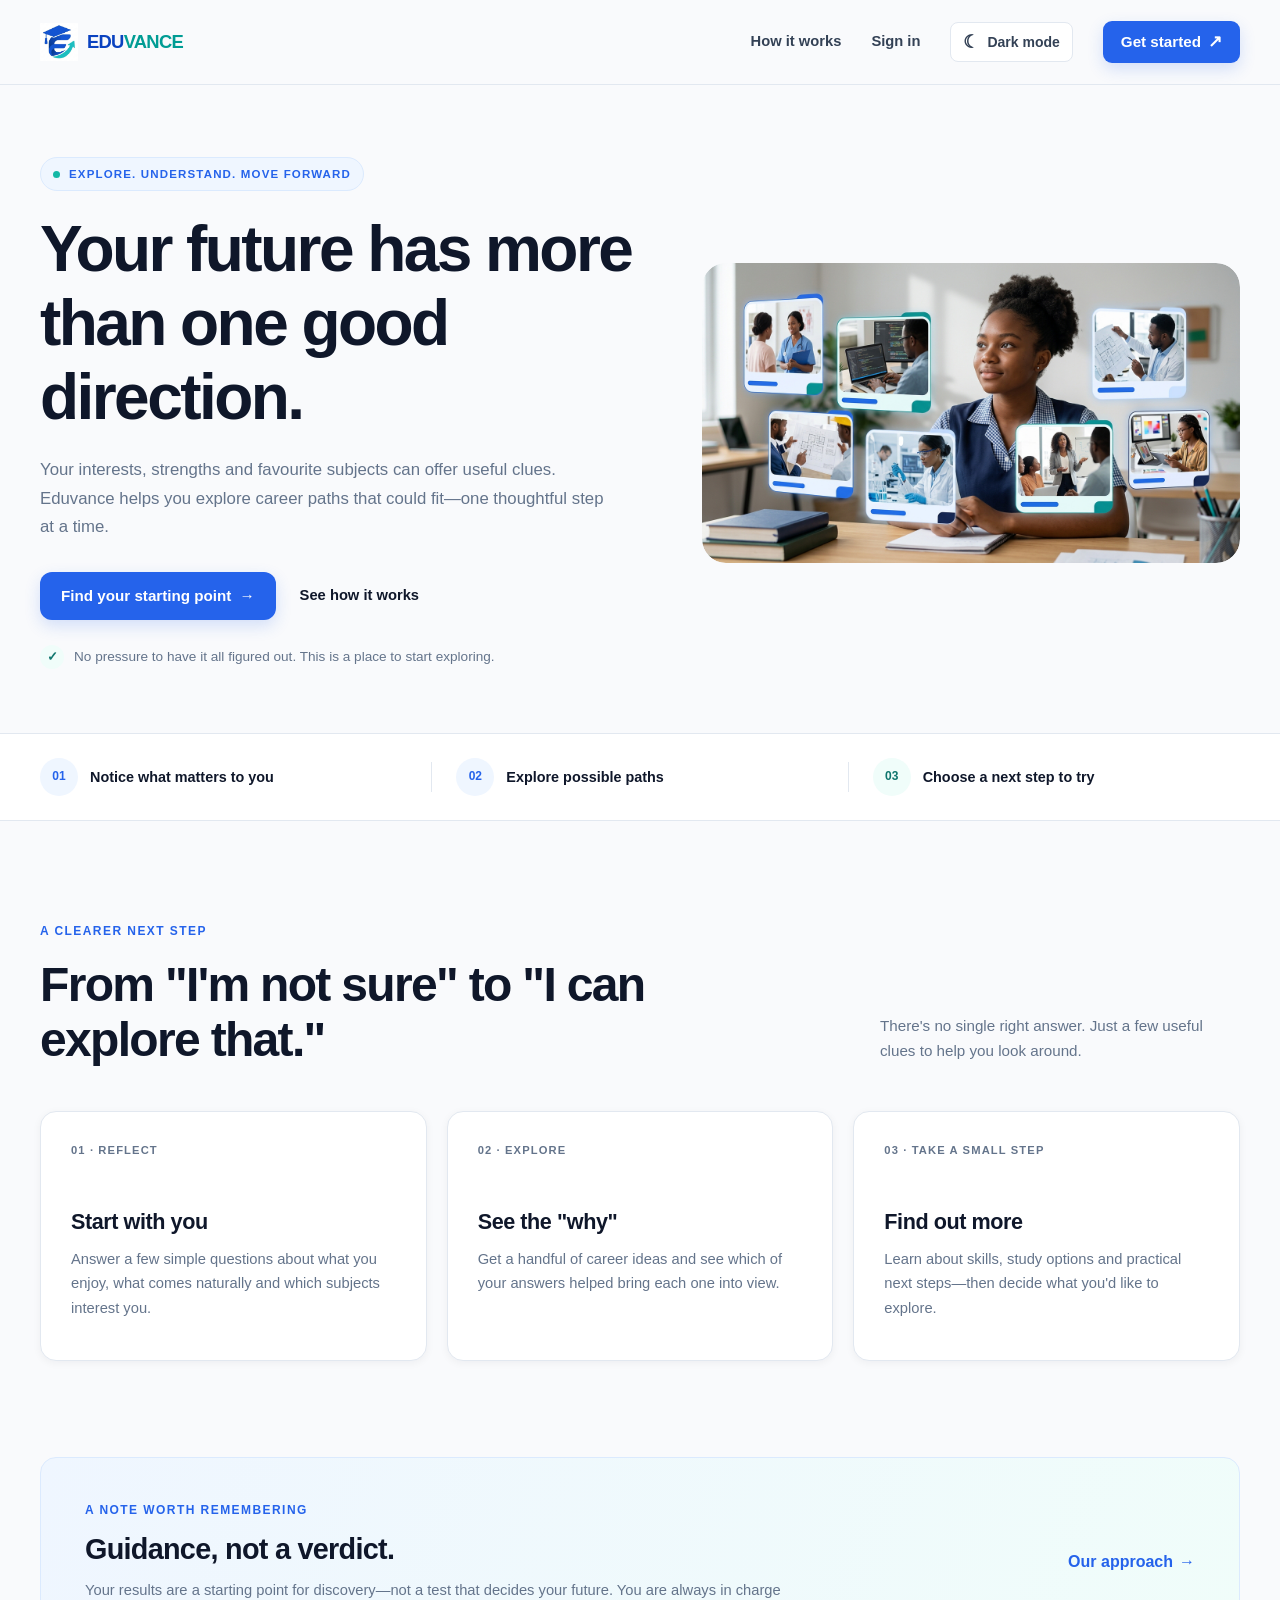
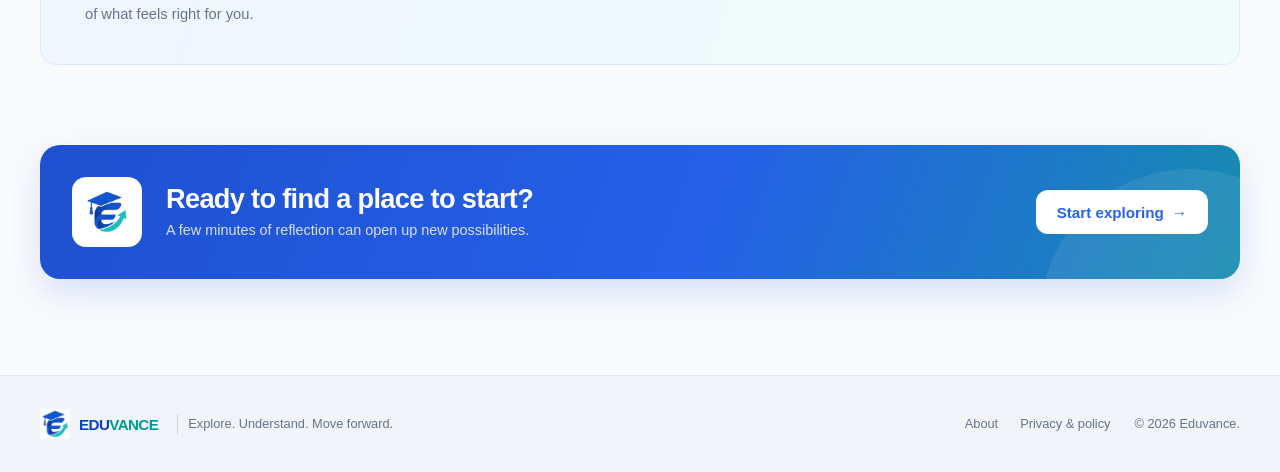
==== commit c624a7fe: "added dark mode theme" ====
--- a/index.html
+++ b/index.html
@@ -6,10 +6,12 @@
 
     <title>Eduvance - Discover Your Career Path</title>
 
-    <link rel="icon" href="favicon.ico" sizes="any" />
+    <link rel="icon" href="assets/icons/favicon.ico" sizes="any" />
 
     <link rel="stylesheet" href="css/style.css" />
     <link rel="stylesheet" href="css/jojo.css" />
+
+    <script src="js/theme.js"></script>
   </head>
 
   <body>
@@ -17,7 +19,13 @@
       <nav class="navbar">
         <div class="container navbar-container">
           <a href="index.html" class="navbar-brand" aria-label="Eduvance home">
-            <img src="assets/logo/logo.jpg" alt="" class="brand-logo" />
+            <img
+              src="assets/logo/logo.jpg"
+              data-light-src="assets/logo/logo.jpg"
+              data-dark-src="assets/logo/logo_dark.jpg"
+              alt=""
+              class="brand-logo theme-logo"
+            />
 
             <span class="brand-wordmark" aria-hidden="true">
               <span class="brand-edu">EDU</span
@@ -29,6 +37,16 @@
             <a href="pages/how-it-works.html">How it works</a>
             <a href="pages/login.html">Sign in</a>
 
+            <button
+              type="button"
+              class="theme-toggle"
+              aria-label="Switch to dark mode"
+              aria-pressed="false"
+            >
+              <span class="theme-toggle-icon" aria-hidden="true">☾</span>
+              <span class="theme-toggle-label">Dark mode</span>
+            </button>
+
             <a href="pages/signup.html" class="btn btn-primary nav-cta">
               Get started
               <span aria-hidden="true">↗</span>
@@ -38,6 +56,16 @@
           <div class="navbar-links logged-in-nav hidden">
             <a href="pages/how-it-works.html">How it works</a>
             <a href="pages/results.html">My results</a>
+
+            <button
+              type="button"
+              class="theme-toggle"
+              aria-label="Switch to dark mode"
+              aria-pressed="false"
+            >
+              <span class="theme-toggle-icon" aria-hidden="true">☾</span>
+              <span class="theme-toggle-label">Dark mode</span>
+            </button>
 
             <button type="button" class="btn nav-signout">Sign out</button>
           </div>
@@ -231,7 +259,13 @@
     <footer class="site-footer">
       <div class="container footer-container">
         <a href="index.html" class="footer-brand" aria-label="Eduvance home">
-          <img src="assets/logo/logo.jpg" alt="" class="footer-logo" />
+          <img
+            src="assets/logo/logo.jpg"
+            data-light-src="assets/logo/logo.jpg"
+            data-dark-src="assets/logo/logo_dark.jpg"
+            alt=""
+            class="footer-logo theme-logo"
+          />
 
           <span class="footer-wordmark" aria-hidden="true">
             <span class="brand-edu">EDU</span
--- a/css/style.css
+++ b/css/style.css
@@ -39,6 +39,37 @@
     Manrope, Inter, -apple-system, BlinkMacSystemFont, "Segoe UI", sans-serif;
 
   --transition: 0.2s ease;
+}
+
+
+:root[data-theme="dark"] {
+  color-scheme: dark;
+
+  --color-primary: #60a5fa;
+  --color-primary-dark: #93c5fd;
+
+  --color-accent: #2dd4bf;
+  --color-accent-dark: #5eead4;
+  --color-accent-light: #134e4a;
+
+  --color-heading: #f1f5f9;
+  --color-text: #cbd5e1;
+  --color-text-light: #94a3b8;
+  --color-text-muted: #64748b;
+
+  --color-background: #0b1120;
+  --color-surface: #151e2e;
+  --color-footer: #101827;
+
+  --color-blue-tint: #172b46;
+  --color-teal-tint: #12332f;
+  --color-caution: #332b17;
+
+  --color-border: #2b3749;
+  --color-track: #263246;
+
+  --shadow-sm: 0 2px 8px rgba(0, 0, 0, 0.18);
+  --shadow-md: 0 8px 24px rgba(0, 0, 0, 0.24);
 }
 
 *,
@@ -312,7 +343,7 @@
 .site-header {
   width: 100%;
   background-color: var(--color-background);
-  border-bottom: 1px solid transparent;
+  border-bottom: 0.5px solid var(--color-border);
 }
 
 .navbar {
@@ -503,7 +534,6 @@
 }
 
 /* RESPONSIVE */
-/* Tablet / Small Desktop */
 
 @media (max-width: 900px) {
   .container {
@@ -530,8 +560,6 @@
     gap: 16px;
   }
 }
-
-/* Mobile */
 
 @media (max-width: 700px) {
   .container {
@@ -654,8 +682,6 @@
   }
 }
 
-/* Small Mobile */
-
 @media (max-width: 480px) {
   .container {
     width: min(100% - 24px, var(--container-width));
@@ -719,3 +745,66 @@
     font-size: 0.78rem;
   }
 }
+
+.theme-toggle {
+  display: inline-flex;
+  align-items: center;
+  justify-content: center;
+  gap: 8px;
+  min-height: 40px;
+  padding: 8px 12px;
+
+  border: 1px solid var(--color-border);
+  border-radius: var(--radius-sm);
+  background: var(--color-surface);
+  color: var(--color-text);
+
+  font-size: 0.875rem;
+  font-weight: 600;
+  white-space: nowrap;
+
+  transition:
+    background-color var(--transition),
+    border-color var(--transition),
+    color var(--transition);
+}
+
+.theme-toggle:hover {
+  background: var(--color-blue-tint);
+  border-color: var(--color-primary);
+}
+
+.theme-toggle-icon {
+  font-size: 1.15rem;
+  line-height: 1;
+}
+
+:root[data-theme="dark"] .btn-primary {
+  color: #0b1120;
+}
+
+:root[data-theme="dark"] .btn-secondary:hover {
+  border-color: var(--color-primary);
+}
+
+:root[data-theme="dark"] .pill {
+  border-color: var(--color-border);
+}
+
+:root[data-theme="dark"] .nav-signout:hover {
+  background-color: var(--color-blue-tint);
+  border-color: var(--color-border);
+  color: var(--color-heading);
+}
+
+:root[data-theme="dark"] .footer-tagline {
+  border-color: var(--color-border);
+}
+
+@media (max-width: 700px) {
+  .navbar-links.mobile-nav-open .theme-toggle {
+    width: 100%;
+    justify-content: flex-start;
+    padding: 12px;
+  }
+}
--- a/css/jojo.css
+++ b/css/jojo.css
@@ -1322,4 +1322,1645 @@
     .dashboard-guidance_content {
         padding: 28px 20px;
     }
+}
+
+/* Career Page */
+.career-page {
+  background: var(--color-background);
+  color: var(--color-text);
+}
+
+.career-container {
+  width: min(
+    var(--container-width),
+    calc(100% - 48px)
+  );
+  margin-inline: auto;
+}
+
+.career-hero {
+  padding: 64px 0;
+  background: var(--color-surface);
+  border-bottom: 1px solid var(--color-border);
+}
+
+.career-hero-layout {
+  display: grid;
+  grid-template-columns: minmax(0, 1.1fr) minmax(280px, 0.9fr);
+  align-items: center;
+  gap: 56px;
+}
+
+.career-hero-content {
+  min-width: 0;
+}
+
+.career-back-link {
+  display: inline-flex;
+  align-items: center;
+  gap: 8px;
+  margin-bottom: 32px;
+  color: var(--color-primary);
+  font-size: 0.95rem;
+  font-weight: 600;
+  text-decoration: none;
+  transition: color var(--transition);
+}
+
+.career-back-link:hover {
+  color: var(--color-primary-dark);
+}
+
+.career-eyebrow {
+  margin: 0 0 12px;
+  color: var(--color-accent-dark);
+  font-size: 0.82rem;
+  font-weight: 700;
+  letter-spacing: 0.08em;
+  text-transform: uppercase;
+}
+
+.career-hero h1 {
+  max-width: 720px;
+  margin: 0;
+  color: var(--color-heading);
+  font-family: var(--heading-font);
+  font-size: clamp(2.25rem, 5vw, 3.5rem);
+  font-weight: 800;
+  line-height: 1.12;
+  letter-spacing: -0.04em;
+}
+
+.career-intro {
+  max-width: 620px;
+  margin: 24px 0 0;
+  color: var(--color-text-light);
+  font-size: 1.1rem;
+  line-height: 1.8;
+}
+
+.career-image-wrapper {
+  overflow: hidden;
+  min-width: 0;
+  aspect-ratio: 4 / 3;
+  background: var(--color-blue-tint);
+  border: 1px solid var(--color-border);
+  border-radius: var(--radius-xl);
+  box-shadow: var(--shadow-sm);
+}
+
+.career-image-wrapper img {
+  display: block;
+  width: 100%;
+  height: 100%;
+  object-fit: cover;
+}
+
+.career-content {
+  padding: 72px 0;
+}
+
+.career-layout {
+  display: grid;
+  grid-template-columns: minmax(0, 1fr) 300px;
+  align-items: start;
+  gap: 64px;
+}
+
+.career-main-content {
+  min-width: 0;
+}
+
+.career-section + .career-section {
+  margin-top: 48px;
+  padding-top: 40px;
+  border-top: 1px solid var(--color-border);
+}
+
+.career-section h2,
+.career-note h2,
+.career-roadmap-copy h2 {
+  margin: 0 0 16px;
+  color: var(--color-heading);
+  font-family: var(--heading-font);
+  font-size: 1.5rem;
+  font-weight: 750;
+  line-height: 1.35;
+}
+
+.career-section p,
+.career-note p,
+.career-roadmap-copy p {
+  color: var(--color-text-light);
+  font-size: 1rem;
+  line-height: 1.85;
+}
+
+.career-section p {
+  margin: 0;
+}
+
+.career-section ul {
+  display: grid;
+  gap: 12px;
+  margin: 20px 0 0;
+  padding-left: 24px;
+}
+
+.career-section li {
+  padding-left: 4px;
+  color: var(--color-text);
+  line-height: 1.75;
+}
+
+.career-section li::marker {
+  color: var(--color-accent-dark);
+}
+
+.career-sidebar {
+  position: sticky;
+  top: 24px;
+}
+
+.career-note {
+  padding: 28px;
+  background: var(--color-teal-tint);
+  border: 1px solid var(--color-accent-light);
+  border-radius: var(--radius-lg);
+}
+
+.career-note h2 {
+  font-size: 1.2rem;
+}
+
+.career-note p {
+  margin: 0;
+  font-size: 0.95rem;
+}
+
+.career-roadmap-cta {
+  padding: 0 0 80px;
+}
+
+.career-roadmap-card {
+  display: flex;
+  align-items: center;
+  justify-content: space-between;
+  gap: 32px;
+  padding: 40px;
+  background: var(--color-blue-tint);
+  border: 1px solid #dbeafe;
+  border-radius: var(--radius-xl);
+}
+
+.career-roadmap-copy {
+  max-width: 620px;
+}
+
+.career-roadmap-copy h2 {
+  margin-bottom: 12px;
+  font-size: clamp(1.5rem, 3vw, 2rem);
+}
+
+.career-roadmap-copy p {
+  margin: 0;
+}
+
+.career-roadmap-button {
+  display: inline-flex;
+  flex-shrink: 0;
+  align-items: center;
+  justify-content: center;
+  gap: 12px;
+  padding: 15px 22px;
+  background: var(--color-primary);
+  border: 1px solid var(--color-primary);
+  border-radius: var(--radius-md);
+  color: var(--color-surface);
+  font-size: 0.95rem;
+  font-weight: 700;
+  text-align: center;
+  text-decoration: none;
+  transition:
+    background var(--transition),
+    border-color var(--transition),
+    transform var(--transition);
+}
+
+.career-roadmap-button:hover {
+  background: var(--color-primary-dark);
+  border-color: var(--color-primary-dark);
+  transform: translateY(-2px);
+}
+
+.career-roadmap-button:focus-visible,
+.career-back-link:focus-visible {
+  outline: 3px solid var(--color-accent);
+  outline-offset: 4px;
+}
+
+@media (max-width: 900px) {
+  .career-hero-layout {
+    grid-template-columns: minmax(0, 1fr) minmax(220px, 0.8fr);
+    gap: 32px;
+  }
+
+  .career-layout {
+    grid-template-columns: minmax(0, 1fr) 250px;
+    gap: 32px;
+  }
+
+  .career-note {
+    padding: 22px;
+  }
+
+  .career-roadmap-card {
+    padding: 32px;
+  }
+}
+
+@media (max-width: 700px) {
+  .career-container {
+    width: min(
+      var(--container-width),
+      calc(100% - 32px)
+    );
+  }
+
+  .career-hero {
+    padding: 40px 0;
+  }
+
+  .career-hero-layout {
+    grid-template-columns: minmax(0, 1fr);
+    gap: 28px;
+  }
+
+  .career-back-link {
+    margin-bottom: 28px;
+  }
+
+  .career-hero h1 {
+    font-size: clamp(2rem, 8vw, 2.75rem);
+  }
+
+  .career-intro {
+    margin-top: 18px;
+    font-size: 1rem;
+  }
+
+  .career-image-wrapper {
+    aspect-ratio: 16 / 10;
+  }
+
+  .career-content {
+    padding: 48px 0;
+  }
+
+  .career-layout {
+    grid-template-columns: minmax(0, 1fr);
+    gap: 40px;
+  }
+
+  .career-section + .career-section {
+    margin-top: 36px;
+    padding-top: 32px;
+  }
+
+  .career-sidebar {
+    position: static;
+  }
+
+  .career-roadmap-cta {
+    padding-bottom: 48px;
+  }
+
+  .career-roadmap-card {
+    align-items: stretch;
+    flex-direction: column;
+    gap: 24px;
+    padding: 28px 24px;
+  }
+
+  .career-roadmap-button {
+    width: 100%;
+  }
+}
+
+/* Careers Directory Page */
+.careers-page {
+    background: var(--background);
+    min-height: 60vh;
+}
+
+.careers-container {
+    width: min(1200px, calc(100% - 40px));
+    margin: 0 auto;
+}
+
+.careers-hero {
+    padding: 64px 0 48px;
+    background: linear-gradient(
+        135deg,
+        var(--blue-tint),
+        var(--surface)
+    );
+}
+
+.careers-eyebrow {
+    margin: 0 0 14px;
+    color: var(--primary);
+    font-size: 0.85rem;
+    font-weight: 700;
+    letter-spacing: 0.08em;
+    text-transform: uppercase;
+}
+
+.careers-hero h1 {
+    max-width: 760px;
+    margin: 0 0 18px;
+    color: var(--heading);
+    font-size: clamp(2rem, 4vw, 3.25rem);
+    line-height: 1.15;
+    letter-spacing: -0.04em;
+}
+
+.careers-intro {
+    max-width: 650px;
+    margin: 0;
+    color: var(--text-light);
+    font-size: 1.05rem;
+    line-height: 1.8;
+}
+
+.careers-directory {
+    padding: 48px 0 80px;
+}
+
+.careers-directory-heading {
+    display: flex;
+    align-items: center;
+    justify-content: space-between;
+    gap: 24px;
+    margin-bottom: 32px;
+}
+
+.careers-directory-heading h2 {
+    margin: 0 0 8px;
+    color: var(--heading);
+    font-size: clamp(1.4rem, 3vw, 1.8rem);
+}
+
+.careers-directory-heading p {
+    margin: 0;
+    color: var(--text-light);
+    line-height: 1.7;
+}
+
+.careers-count {
+    flex-shrink: 0;
+    padding: 10px 16px;
+    border: 1px solid var(--border);
+    border-radius: 999px;
+    background: var(--surface);
+    color: var(--heading);
+    font-size: 0.9rem;
+    font-weight: 600;
+}
+
+@media (max-width: 600px) {
+    .careers-container {
+        width: min(100% - 32px, 1200px);
+    }
+
+    .careers-hero {
+        padding: 48px 0 36px;
+    }
+
+    .careers-directory {
+        padding: 36px 0 56px;
+    }
+
+    .careers-directory-heading {
+        align-items: flex-start;
+        flex-direction: column;
+        gap: 16px;
+    }
+}
+
+.careers-list {
+    display: flex;
+    flex-direction: column;
+    gap: 40px;
+}
+
+.career-family-section {
+    scroll-margin-top: 100px;
+}
+
+.career-family-heading {
+    display: flex;
+    align-items: center;
+    justify-content: space-between;
+    gap: 16px;
+    margin-bottom: 20px;
+    padding-bottom: 14px;
+    border-bottom: 1px solid var(--border);
+}
+
+.career-family-heading h2 {
+    margin: 0;
+    color: var(--heading);
+    font-size: 1.3rem;
+    line-height: 1.4;
+}
+
+.career-family-heading > span {
+    flex-shrink: 0;
+    color: var(--text-light);
+    font-size: 0.85rem;
+}
+
+.career-family-grid {
+    display: grid;
+    grid-template-columns: repeat(3, minmax(0, 1fr));
+    gap: 18px;
+}
+
+.career-directory-card {
+    display: flex;
+    align-items: center;
+    gap: 16px;
+    min-width: 0;
+    padding: 20px;
+    border: 1px solid var(--border);
+    border-radius: var(--radius-lg, 16px);
+    background: var(--surface);
+    color: inherit;
+    text-decoration: none;
+    transition:
+        border-color 0.2s ease,
+        box-shadow 0.2s ease,
+        transform 0.2s ease;
+}
+
+.career-directory-card:hover {
+    border-color: var(--primary);
+    box-shadow: var(--shadow-md, 0 8px 24px rgba(15, 23, 42, 0.08));
+    transform: translateY(-3px);
+}
+
+.career-directory-card:focus-visible {
+    outline: 3px solid var(--primary);
+    outline-offset: 3px;
+}
+
+.career-directory-card-image {
+    flex-shrink: 0;
+    width: 72px;
+    height: 72px;
+    overflow: hidden;
+    border-radius: 12px;
+    background: var(--blue-tint);
+}
+
+.career-directory-card-image img {
+    display: block;
+    width: 100%;
+    height: 100%;
+    object-fit: cover;
+}
+
+.career-directory-card-image.career-image-missing {
+    background: var(--blue-tint);
+}
+
+.career-directory-card-content {
+    min-width: 0;
+}
+
+.career-directory-card-content h3 {
+    margin: 0 0 8px;
+    color: var(--heading);
+    font-size: 1rem;
+    line-height: 1.5;
+    overflow-wrap: anywhere;
+}
+
+.career-directory-card-content > span {
+    color: var(--primary);
+    font-size: 0.85rem;
+    font-weight: 600;
+    transition: color 0.2s ease;
+}
+
+.career-directory-card:hover
+.career-directory-card-content > span {
+    color: var(--dark-primary, #1d4ed8);
+}
+
+.careers-empty {
+    padding: 24px;
+    border: 1px solid var(--border);
+    border-radius: 12px;
+    background: var(--surface);
+    color: var(--text-light);
+    line-height: 1.7;
+}
+
+@media (max-width: 900px) {
+    .career-family-grid {
+        grid-template-columns: repeat(2, minmax(0, 1fr));
+        gap: 14px;
+    }
+
+    .career-directory-card {
+        padding: 16px;
+        gap: 12px;
+    }
+}
+
+@media (max-width: 560px) {
+    .career-family-grid {
+        grid-template-columns: 1fr;
+    }
+
+    .career-directory-card {
+        padding: 16px;
+    }
+
+    .career-family-heading h2 {
+        font-size: 1.1rem;
+    }
+}
+
+/* Results Page */
+.results-page {
+  min-height: 60vh;
+  padding: 64px 0 80px;
+  background: var(--color-background);
+}
+
+.results-container {
+  max-width: 1000px;
+  margin: 0 auto;
+}
+
+.results-content[hidden],
+.results-empty-state[hidden] {
+  display: none !important;
+}
+
+.results-empty-state {
+  max-width: 650px;
+  margin: 40px auto;
+  padding: 64px 28px;
+  text-align: center;
+  background: var(--color-surface);
+  border: 1px solid var(--color-border);
+  border-radius: var(--radius-xl);
+  box-shadow: var(--shadow-sm);
+}
+
+.results-empty-icon {
+  display: grid;
+  place-items: center;
+  width: 64px;
+  height: 64px;
+  margin: 0 auto 24px;
+  color: var(--color-primary);
+  background: var(--color-blue-tint);
+  border-radius: 50%;
+  font-size: 30px;
+  font-weight: 700;
+}
+
+.results-eyebrow {
+  margin: 0 0 12px;
+  color: var(--color-accent-dark);
+  font-size: 0.76rem;
+  font-weight: 800;
+  letter-spacing: 0.12em;
+  line-height: 1.5;
+}
+
+.results-intro {
+  max-width: 760px;
+  margin: 0 auto 56px;
+  text-align: center;
+}
+
+.results-intro h1,
+.results-empty-state h1 {
+  margin: 0 auto 18px;
+  color: var(--color-heading);
+  font-family: var(--heading-font);
+  font-size: clamp(2rem, 4.5vw, 3.25rem);
+  font-weight: 800;
+  line-height: 1.15;
+  letter-spacing: -0.035em;
+}
+
+.results-lead {
+  max-width: 660px;
+  margin: 0 auto 18px;
+  color: var(--color-text);
+  font-size: 1.05rem;
+  line-height: 1.8;
+}
+
+.results-guidance {
+  display: inline-block;
+  margin: 4px 0 0;
+  padding: 9px 15px;
+  color: var(--color-accent-dark);
+  background: var(--color-teal-tint);
+  border-radius: 999px;
+  font-size: 0.88rem;
+  font-weight: 700;
+}
+
+.results-section {
+  margin-top: 56px;
+}
+
+.results-section-heading {
+  max-width: 700px;
+  margin-bottom: 24px;
+}
+
+.results-section-heading h2,
+.results-next-steps h2 {
+  margin: 0 0 12px;
+  color: var(--color-heading);
+  font-family: var(--heading-font);
+  font-size: clamp(1.55rem, 3vw, 2rem);
+  line-height: 1.25;
+  letter-spacing: -0.025em;
+}
+
+.results-section-heading > p:last-child,
+.results-next-steps > p:not(.results-eyebrow) {
+  margin: 0;
+  color: var(--color-text-light);
+  font-size: 0.98rem;
+  line-height: 1.75;
+}
+
+.results-featured-card {
+  display: grid;
+  grid-template-columns: minmax(0, 0.9fr) minmax(0, 1.1fr);
+  overflow: hidden;
+  background: var(--color-surface);
+  border: 1px solid var(--color-border);
+  border-radius: var(--radius-xl);
+  box-shadow: var(--shadow-sm);
+}
+
+.results-featured-image-wrap {
+  min-height: 320px;
+  background: var(--color-blue-tint);
+}
+
+.results-featured-image-wrap[hidden] {
+  display: none !important;
+}
+
+.results-featured-image-wrap img {
+  display: block;
+  width: 100%;
+  height: 100%;
+  min-height: 320px;
+  object-fit: cover;
+}
+
+.results-featured-body {
+  padding: clamp(24px, 4vw, 40px);
+}
+
+.results-match-label {
+  display: inline-block;
+  margin-bottom: 16px;
+  padding: 7px 11px;
+  color: var(--color-accent-dark);
+  background: var(--color-teal-tint);
+  border-radius: 999px;
+  font-size: 0.72rem;
+  font-weight: 800;
+  letter-spacing: 0.07em;
+}
+
+.results-career-family {
+  margin: 0 0 8px;
+  color: var(--color-text-light);
+  font-size: 0.84rem;
+  font-weight: 600;
+}
+
+.results-featured-body h3 {
+  margin: 0 0 12px;
+  color: var(--color-heading);
+  font-family: var(--heading-font);
+  font-size: clamp(1.5rem, 3vw, 2rem);
+  line-height: 1.25;
+}
+
+.results-match-score {
+  margin: 0 0 16px;
+  color: var(--color-primary-dark);
+  font-size: 1rem;
+  font-weight: 800;
+}
+
+.results-career-intro {
+  margin: 0 0 24px;
+  color: var(--color-text);
+  font-size: 0.95rem;
+  line-height: 1.75;
+}
+
+.results-career-grid {
+  display: grid;
+  grid-template-columns: repeat(2, minmax(0, 1fr));
+  gap: 20px;
+}
+
+.results-career-card {
+  display: flex;
+  flex-direction: column;
+  overflow: hidden;
+  min-width: 0;
+  background: var(--color-surface);
+  border: 1px solid var(--color-border);
+  border-radius: var(--radius-lg);
+  box-shadow: var(--shadow-sm);
+}
+
+.results-card-image-wrap {
+  height: 175px;
+  overflow: hidden;
+  background: var(--color-blue-tint);
+}
+
+.results-card-image-wrap img {
+  display: block;
+  width: 100%;
+  height: 100%;
+  object-fit: cover;
+}
+
+.results-card-body {
+  display: flex;
+  flex: 1;
+  flex-direction: column;
+  align-items: flex-start;
+  padding: 22px;
+}
+
+.results-card-family {
+  margin: 0 0 8px;
+  color: var(--color-text-light);
+  font-size: 0.78rem;
+  font-weight: 600;
+}
+
+.results-card-body h3 {
+  margin: 0 0 12px;
+  color: var(--color-heading);
+  font-family: var(--heading-font);
+  font-size: 1.12rem;
+  line-height: 1.4;
+}
+
+.results-card-intro {
+  margin: 0 0 16px;
+  color: var(--color-text);
+  font-size: 0.9rem;
+  line-height: 1.7;
+}
+
+.results-card-score {
+  margin: auto 0 18px;
+  padding-top: 4px;
+  color: var(--color-primary-dark);
+  font-size: 0.88rem;
+  font-weight: 800;
+}
+
+.results-card-link {
+  color: var(--color-primary-dark);
+  font-size: 0.92rem;
+  font-weight: 700;
+  text-decoration: none;
+}
+
+.results-card-link:hover {
+  text-decoration: underline;
+}
+
+.results-note {
+  margin: 18px 0 0;
+  color: var(--color-text-light);
+  font-size: 0.84rem;
+  line-height: 1.7;
+}
+
+.results-dimensions-card {
+  padding: clamp(20px, 4vw, 32px);
+  background: var(--color-surface);
+  border: 1px solid var(--color-border);
+  border-radius: var(--radius-xl);
+  box-shadow: var(--shadow-sm);
+}
+
+.results-top-dimensions {
+  display: grid;
+  grid-template-columns: repeat(3, minmax(0, 1fr));
+  gap: 14px;
+  margin-bottom: 28px;
+}
+
+.results-top-dimension {
+  padding: 18px;
+  background: var(--color-blue-tint);
+  border: 1px solid #dbeafe;
+  border-radius: var(--radius-md);
+}
+
+.results-top-dimension-label {
+  display: block;
+  margin-bottom: 12px;
+  color: var(--color-text);
+  font-size: 0.82rem;
+  font-weight: 700;
+  line-height: 1.5;
+}
+
+.results-top-dimension-score {
+  color: var(--color-primary-dark);
+  font-family: var(--heading-font);
+  font-size: 1.7rem;
+  font-weight: 800;
+}
+
+.results-top-dimension-score small {
+  color: var(--color-text-light);
+  font-family: var(--font-family);
+  font-size: 0.8rem;
+  font-weight: 500;
+}
+
+.results-all-dimensions {
+  display: grid;
+  gap: 20px;
+}
+
+.results-dimension-row {
+  display: grid;
+  grid-template-columns: minmax(130px, 0.8fr) minmax(0, 2fr) 48px;
+  align-items: center;
+  gap: 16px;
+}
+
+.results-dimension-label {
+  color: var(--color-text);
+  font-size: 0.88rem;
+  font-weight: 600;
+  line-height: 1.5;
+}
+
+.results-dimension-track {
+  height: 9px;
+  overflow: hidden;
+  background: var(--color-track);
+  border-radius: 999px;
+}
+
+.results-dimension-fill {
+  height: 100%;
+  background: var(--color-primary);
+  border-radius: inherit;
+}
+
+.results-dimension-row.is-strong .results-dimension-fill {
+  background: var(--color-accent);
+}
+
+.results-dimension-score {
+  color: var(--color-heading);
+  font-size: 0.85rem;
+  font-weight: 800;
+  text-align: right;
+  font-variant-numeric: tabular-nums;
+}
+
+.results-explanation {
+  overflow: hidden;
+  background: var(--color-surface);
+  border: 1px solid var(--color-border);
+  border-radius: var(--radius-lg);
+}
+
+.results-explanation summary {
+  display: flex;
+  align-items: center;
+  justify-content: space-between;
+  gap: 20px;
+  padding: 22px 24px;
+  color: var(--color-heading);
+  font-family: var(--heading-font);
+  font-size: 1rem;
+  font-weight: 800;
+  cursor: pointer;
+  list-style: none;
+}
+
+.results-explanation summary::-webkit-details-marker {
+  display: none;
+}
+
+.results-details-icon {
+  color: var(--color-primary);
+  font-size: 1.5rem;
+  transition: transform var(--transition);
+}
+
+.results-explanation[open] .results-details-icon {
+  transform: rotate(45deg);
+}
+
+.results-explanation-body {
+  padding: 0 24px 24px;
+}
+
+.results-explanation-body h3 {
+  margin: 20px 0 8px;
+  color: var(--color-heading);
+  font-size: 0.98rem;
+}
+
+.results-explanation-body p {
+  margin: 0;
+  color: var(--color-text-light);
+  font-size: 0.92rem;
+  line-height: 1.8;
+}
+
+.results-next-steps {
+  margin-top: 64px;
+  padding: clamp(28px, 5vw, 48px);
+  text-align: center;
+  background: var(--color-blue-tint);
+  border: 1px solid #dbeafe;
+  border-radius: var(--radius-xl);
+}
+
+.results-next-steps h2 {
+  max-width: 600px;
+  margin-right: auto;
+  margin-left: auto;
+}
+
+.results-next-steps > p:not(.results-eyebrow) {
+  max-width: 620px;
+  margin: 0 auto;
+}
+
+.results-next-actions {
+  display: flex;
+  flex-wrap: wrap;
+  justify-content: center;
+  gap: 12px;
+  margin-top: 26px;
+}
+
+.results-primary-button {
+  margin-top: 12px;
+}
+
+.results-secondary-button {
+  display: inline-flex;
+  align-items: center;
+  justify-content: center;
+  padding: 12px 20px;
+  color: var(--color-primary-dark);
+  background: var(--color-surface);
+  border: 1px solid var(--color-border);
+  border-radius: var(--radius-md);
+  font-weight: 700;
+  text-decoration: none;
+}
+
+.results-secondary-button:hover {
+  background: var(--color-blue-tint);
+}
+
+.results-page a:focus-visible,
+.results-page summary:focus-visible {
+  outline: 3px solid var(--color-accent);
+  outline-offset: 4px;
+}
+
+@media (max-width: 700px) {
+  .results-page {
+    padding: 40px 0 56px;
+  }
+
+  .results-intro {
+    margin-bottom: 40px;
+  }
+
+  .results-section {
+    margin-top: 42px;
+  }
+
+  .results-featured-card {
+    grid-template-columns: 1fr;
+  }
+
+  .results-featured-image-wrap,
+  .results-featured-image-wrap img {
+    min-height: 210px;
+    max-height: 260px;
+  }
+
+  .results-career-grid {
+    grid-template-columns: 1fr;
+    gap: 16px;
+  }
+
+  .results-card-image-wrap {
+    height: 200px;
+  }
+
+  .results-top-dimensions {
+    grid-template-columns: 1fr;
+  }
+
+  .results-top-dimension {
+    display: flex;
+    align-items: center;
+    justify-content: space-between;
+    gap: 12px;
+  }
+
+  .results-top-dimension-label {
+    margin-bottom: 0;
+  }
+
+  .results-dimension-row {
+    grid-template-columns: minmax(0, 1fr) 44px;
+    gap: 8px 12px;
+  }
+
+  .results-dimension-label {
+    grid-column: 1 / -1;
+  }
+
+  .results-dimension-track {
+    grid-column: 1;
+    grid-row: 2;
+  }
+
+  .results-dimension-score {
+    grid-column: 2;
+    grid-row: 2;
+  }
+
+  .results-empty-state {
+    margin: 12px auto;
+    padding: 42px 22px;
+  }
+
+  .results-explanation summary {
+    padding: 19px;
+  }
+
+  .results-explanation-body {
+    padding: 0 19px 22px;
+  }
+
+  .results-next-actions {
+    flex-direction: column;
+  }
+
+  .results-next-actions .btn {
+    width: 100%;
+  }
+}
+
+/* Roadmap Page */
+.roadmap-page {
+  padding-bottom: 72px;
+}
+
+.roadmap-page .container {
+  width: min(
+    var(--container-width),
+    calc(100% - 48px)
+  );
+  margin-inline: auto;
+}
+
+.roadmap-hero {
+  padding-top: 40px;
+  padding-bottom: 48px;
+}
+
+.roadmap-back-link {
+  display: inline-flex;
+  align-items: center;
+  gap: 8px;
+  margin-bottom: 32px;
+  color: var(--color-primary);
+  font-size: 0.95rem;
+  font-weight: 500;
+  text-decoration: none;
+  transition: color var(--transition);
+}
+
+.roadmap-back-link:hover {
+  color: var(--color-primary-dark);
+}
+
+.roadmap-hero .section-eyebrow,
+.roadmap-section-header .section-eyebrow {
+  margin-bottom: 12px;
+  color: var(--color-accent-dark);
+  font-size: 0.8rem;
+  font-weight: 700;
+  letter-spacing: 0.1em;
+  text-transform: uppercase;
+}
+
+.roadmap-hero h1 {
+  max-width: 850px;
+  margin-bottom: 20px;
+  color: var(--color-heading);
+  font-family: var(--heading-font);
+  font-size: clamp(2rem, 4vw, 3.25rem);
+  font-weight: 700;
+  line-height: 1.2;
+  overflow-wrap: anywhere;
+}
+
+.roadmap-intro {
+  max-width: 720px;
+  margin: 0;
+  color: var(--color-text);
+  font-size: 1.1rem;
+  line-height: 1.8;
+}
+
+.roadmap-section-header {
+  max-width: 720px;
+  margin-bottom: 32px;
+}
+
+.roadmap-section-header h2,
+.roadmap-closing h2 {
+  margin-bottom: 12px;
+  color: var(--color-heading);
+  font-family: var(--heading-font);
+  font-size: clamp(1.6rem, 3vw, 2.2rem);
+  font-weight: 700;
+  line-height: 1.3;
+}
+
+.roadmap-section-header > p:last-child {
+  margin: 0;
+  color: var(--color-text-light);
+  font-size: 1rem;
+  line-height: 1.8;
+}
+
+.roadmap-content {
+  padding-top: 16px;
+  padding-bottom: 64px;
+}
+
+.roadmap-stages {
+  display: grid;
+  grid-template-columns: minmax(0, 1fr);
+  gap: 24px;
+}
+
+.roadmap-stage {
+  min-width: 0;
+  padding: 28px;
+  background: var(--color-surface);
+  border: 1px solid var(--color-border);
+  border-radius: var(--radius-lg);
+  box-shadow: var(--shadow-sm);
+}
+
+.roadmap-stage h3 {
+  margin: 0 0 12px;
+  color: var(--color-heading);
+  font-family: var(--heading-font);
+  font-size: 1.3rem;
+  font-weight: 700;
+  line-height: 1.4;
+  overflow-wrap: anywhere;
+}
+
+.roadmap-stage-description {
+  margin: 0 0 24px;
+  color: var(--color-text);
+  font-size: 1rem;
+  line-height: 1.8;
+}
+
+.roadmap-stage-activities {
+  display: grid;
+  gap: 16px;
+}
+
+.roadmap-activity {
+  padding: 18px;
+  background: var(--color-blue-tint);
+  border-radius: var(--radius-md);
+}
+
+.roadmap-activity h4 {
+  margin: 0 0 8px;
+  color: var(--color-heading);
+  font-size: 1rem;
+  font-weight: 600;
+  line-height: 1.5;
+}
+
+.roadmap-activity p {
+  margin: 0;
+  color: var(--color-text);
+  font-size: 0.95rem;
+  line-height: 1.75;
+}
+
+.roadmap-resources-section {
+  padding-top: 64px;
+  padding-bottom: 64px;
+  background: var(--color-teal-tint);
+}
+
+.roadmap-resources {
+  display: grid;
+  grid-template-columns: repeat(2, minmax(0, 1fr));
+  gap: 20px;
+}
+
+.roadmap-resource {
+  display: flex;
+  flex-direction: column;
+  align-items: flex-start;
+  min-width: 0;
+  padding: 24px;
+  background: var(--color-surface);
+  border: 1px solid var(--color-border);
+  border-radius: var(--radius-lg);
+  box-shadow: var(--shadow-sm);
+}
+
+.roadmap-resource h3 {
+  margin: 0 0 10px;
+  color: var(--color-heading);
+  font-family: var(--heading-font);
+  font-size: 1.1rem;
+  font-weight: 700;
+  line-height: 1.5;
+  overflow-wrap: anywhere;
+}
+
+.roadmap-resource p {
+  margin: 0 0 18px;
+  color: var(--color-text);
+  font-size: 0.95rem;
+  line-height: 1.75;
+}
+
+.roadmap-resource a {
+  display: inline-flex;
+  align-items: center;
+  gap: 6px;
+  margin-top: auto;
+  color: var(--color-primary);
+  font-size: 0.95rem;
+  font-weight: 600;
+  line-height: 1.6;
+  text-decoration: none;
+  overflow-wrap: anywhere;
+  transition: color var(--transition);
+}
+
+.roadmap-resource a:hover {
+  color: var(--color-primary-dark);
+  text-decoration: underline;
+}
+
+.roadmap-resource a:focus-visible,
+.roadmap-back-link:focus-visible {
+  outline: 3px solid var(--color-accent);
+  outline-offset: 4px;
+  border-radius: var(--radius-sm);
+}
+
+.roadmap-error {
+  padding-top: 48px;
+  padding-bottom: 48px;
+  text-align: center;
+}
+
+.roadmap-error h2 {
+  margin-bottom: 12px;
+  color: var(--color-heading);
+  font-family: var(--heading-font);
+  font-size: 1.75rem;
+}
+
+.roadmap-error p {
+  max-width: 560px;
+  margin: 0 auto 24px;
+  color: var(--color-text-light);
+  line-height: 1.8;
+}
+
+.roadmap-error[hidden] {
+  display: none;
+}
+
+.roadmap-closing {
+  padding-top: 72px;
+  padding-bottom: 24px;
+  text-align: center;
+}
+
+.roadmap-closing h2 {
+  max-width: 700px;
+  margin-inline: auto;
+}
+
+.roadmap-closing p {
+  max-width: 650px;
+  margin: 0 auto 28px;
+  color: var(--color-text-light);
+  font-size: 1rem;
+  line-height: 1.8;
+}
+
+@media (min-width: 900px) {
+  .roadmap-stages {
+    grid-template-columns: repeat(2, minmax(0, 1fr));
+    align-items: stretch;
+  }
+}
+
+@media (max-width: 768px) {
+  .roadmap-page {
+    padding-bottom: 48px;
+  }
+
+  .roadmap-page .container {
+    width: calc(100% - 32px);
+  }
+
+  .roadmap-hero {
+    padding-top: 28px;
+    padding-bottom: 36px;
+  }
+
+  .roadmap-back-link {
+    margin-bottom: 24px;
+  }
+
+  .roadmap-intro {
+    font-size: 1rem;
+  }
+
+  .roadmap-content {
+    padding-bottom: 44px;
+  }
+
+  .roadmap-section-header {
+    margin-bottom: 24px;
+  }
+
+  .roadmap-stage {
+    padding: 22px;
+  }
+
+  .roadmap-resources-section {
+    padding-top: 44px;
+    padding-bottom: 44px;
+  }
+
+  .roadmap-resources {
+    grid-template-columns: minmax(0, 1fr);
+  }
+
+  .roadmap-resource {
+    padding: 22px;
+  }
+
+  .roadmap-closing {
+    padding-top: 48px;
+  }
+}
+
+@media (max-width: 480px) {
+  .roadmap-page .container {
+    width: calc(100% - 28px);
+  }
+
+  .roadmap-hero h1 {
+    font-size: 1.9rem;
+  }
+
+  .roadmap-stage {
+    padding: 18px;
+  }
+
+  .roadmap-stage h3 {
+    font-size: 1.15rem;
+  }
+
+  .roadmap-activity {
+    padding: 15px;
+  }
+
+  .roadmap-resource {
+    padding: 18px;
+  }
+}
+
+/* Privacy Page */
+.privacy-section {
+  padding-top: 64px;
+  padding-bottom: 88px;
+  background: var(--bg, #f9fafc);
+}
+
+.privacy-section .section-header {
+  max-width: 760px;
+  margin: 0 auto 44px;
+  text-align: center;
+}
+
+.privacy-section .section-eyebrow {
+  margin-bottom: 12px;
+  color: var(--accent-dark, #0f766e);
+  font-size: 0.8rem;
+  font-weight: 700;
+  letter-spacing: 0.1em;
+  text-transform: uppercase;
+}
+
+.privacy-section .section-title {
+  margin-bottom: 16px;
+  color: var(--heading, #0f172a);
+  font-size: clamp(2rem, 4vw, 3rem);
+  font-weight: 750;
+  line-height: 1.15;
+  letter-spacing: -0.04em;
+}
+
+.privacy-section .section-subtitle {
+  max-width: 620px;
+  margin: 0 auto;
+  color: var(--text, #334155);
+  font-size: 1.05rem;
+  line-height: 1.8;
+}
+
+.privacy-updated {
+  margin-top: 18px;
+  color: #64748b;
+  font-size: 0.875rem;
+}
+
+.privacy-content {
+  max-width: 820px;
+  margin: 0 auto;
+  padding: clamp(24px, 5vw, 48px);
+  background: var(--surface, #ffffff);
+  border: 1px solid #e2e8f0;
+  border-radius: 16px;
+  box-shadow: 0 8px 30px rgb(15 23 42 / 4%);
+}
+
+.privacy-content section {
+  margin-bottom: 36px;
+}
+
+.privacy-content section:last-of-type {
+  margin-bottom: 28px;
+}
+
+.privacy-content h2 {
+  margin: 0 0 14px;
+  color: var(--heading, #0f172a);
+  font-size: 1.25rem;
+  font-weight: 700;
+  line-height: 1.4;
+  letter-spacing: -0.02em;
+}
+
+.privacy-content p,
+.privacy-content li {
+  color: var(--text, #334155);
+  font-size: 0.96rem;
+  line-height: 1.85;
+}
+
+.privacy-content p {
+  margin: 0 0 14px;
+}
+
+.privacy-content p:last-child {
+  margin-bottom: 0;
+}
+
+.privacy-content ul {
+  margin: 12px 0 18px;
+  padding-left: 24px;
+}
+
+.privacy-content li {
+  padding-left: 5px;
+  margin-bottom: 10px;
+}
+
+.privacy-content li::marker {
+  color: var(--accent, #14b8a6);
+}
+
+.privacy-content strong {
+  color: var(--heading, #0f172a);
+  font-weight: 650;
+}
+
+.privacy-content code {
+  padding: 2px 6px;
+  color: #1d4ed8;
+  background: #eff6ff;
+  border-radius: 5px;
+  font-size: 0.9em;
+}
+
+.privacy-closing {
+  margin-top: 36px !important;
+  padding: 20px 22px;
+  color: #0f766e !important;
+  background: #f0fdfa;
+  border-left: 3px solid #14b8a6;
+  border-radius: 0 8px 8px 0;
+  font-weight: 650;
+}
+
+@media (max-width: 768px) {
+  .privacy-section {
+    padding-top: 44px;
+    padding-bottom: 60px;
+  }
+
+  .privacy-section .section-header {
+    margin-bottom: 30px;
+  }
+
+  .privacy-section .section-subtitle {
+    font-size: 0.96rem;
+  }
+
+  .privacy-content {
+    padding: 24px 20px;
+    border-radius: 12px;
+  }
+
+  .privacy-content section {
+    margin-bottom: 30px;
+  }
+
+  .privacy-content h2 {
+    font-size: 1.15rem;
+  }
+
+  .privacy-content p,
+  .privacy-content li {
+    font-size: 0.93rem;
+    line-height: 1.8;
+  }
+}
+
+@media (max-width: 420px) {
+  .privacy-section {
+    padding-top: 32px;
+    padding-bottom: 44px;
+  }
+
+  .privacy-content {
+    padding: 22px 16px;
+  }
+
+  .privacy-content ul {
+    padding-left: 20px;
+  }
 }
